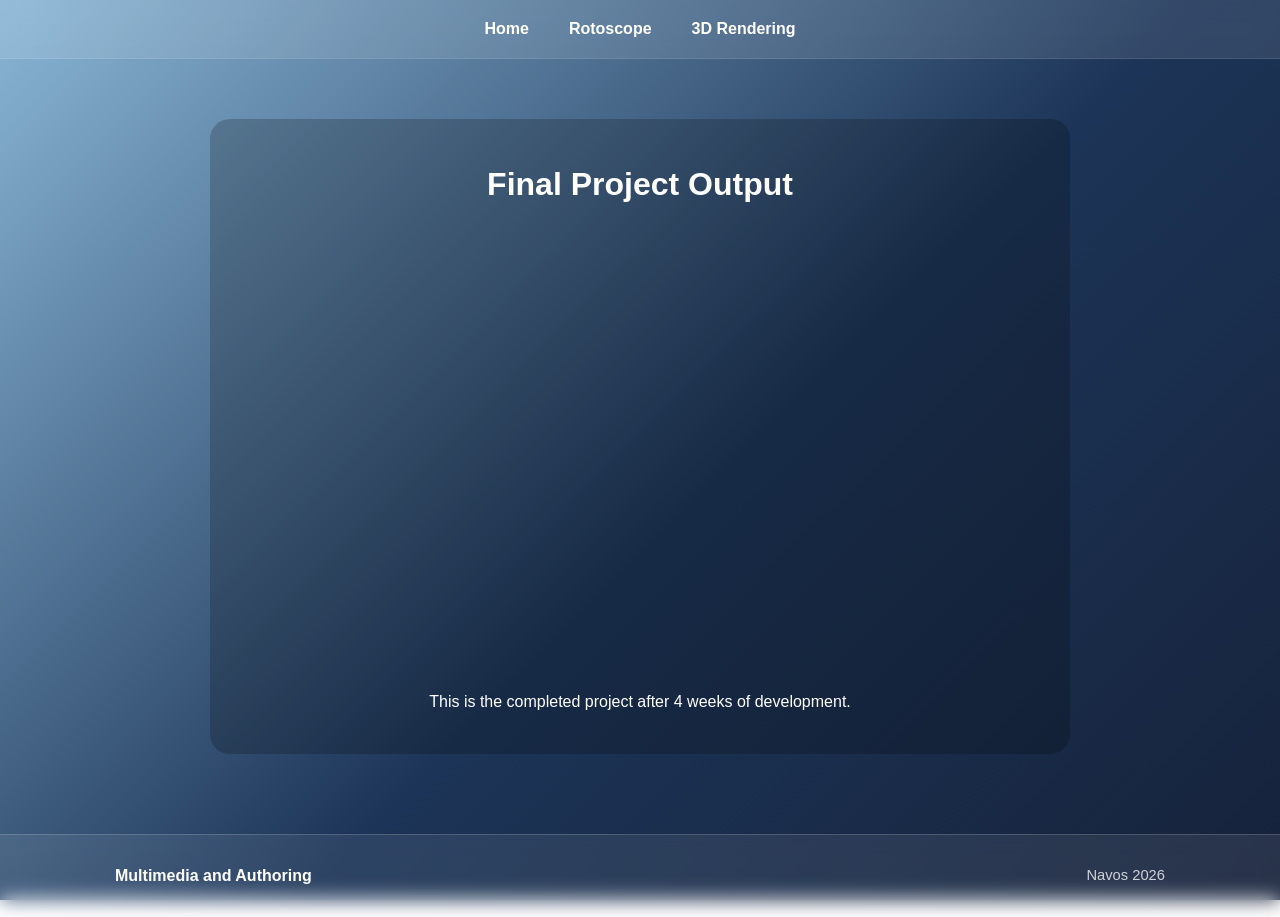
==== rendering-final.html @ 627480c0 "Website yes" ====
<!DOCTYPE html>
<html lang="en">
<head>
    <meta charset="UTF-8">
    <title>Final Output</title>
    <link rel="stylesheet" href="style.css">
</head>
<body>
    <nav class="navbar">
        <ul class="nav-links">
            <li><a href="index.html">Home</a></li>
            <li class="dropdown">
                <a href="#">Rotoscope</a>
                <ul class="submenu">
                    <li><a href="rotoscope-progress.html">Weekly Progress</a></li>
                    <li><a href="rotoscope-final.html">Final Output</a></li>
                </ul>
            </li>
            <li class="dropdown">
                <a href="#">3D Rendering</a>
                <ul class="submenu">
                    <li><a href="rendering-progress.html">Weekly Progress</a></li>
                    <li><a href="rendering-final.html">Final Output</a></li>
                </ul>
            </li>
        </ul>
    </nav>

    <main class="content-container">
        <div class="final-display">
            <h1>Final Project Output</h1>
            <div class="video-container">
                <iframe src="https://www.youtube.com/embed/dQw4w9WgXcQ" frameborder="0" allowfullscreen></iframe>
            </div>
            <p style="margin-top:20px;">This is the completed project after 4 weeks of development.</p>
        </div>
    </main>

    <footer class="site-footer">
        <div class="footer-inner">
            <p class="footer-title">Multimedia and Authoring</p>
            <p class="footer-text">Navos 2026</p>
        </div>
    </footer>
</body>
</html>
---- style.css ----
/* General Reset */
* {
    margin: 0;
    padding: 0;
    box-sizing: border-box;
    font-family: 'Segoe UI', Tahoma, Geneva, Verdana, sans-serif;
}

body {
    background: linear-gradient(135deg, #8ab6d6 0%, #1c3457 55%, #16223a 100%);
    background-attachment: fixed;
    min-height: 100vh;
    color: white;
    line-height: 1.6;
}

/* Navigation */
.navbar {
    background-color: rgba(255, 255, 255, 0.1);
    backdrop-filter: blur(10px);
    padding: 1rem;
    position: sticky;
    top: 0;
    z-index: 1000;
    border-bottom: 1px solid rgba(255, 255, 255, 0.1);
}

.nav-links {
    display: flex;
    list-style: none;
    justify-content: center;
    flex-wrap: wrap;
    gap: 8px 0;
}

.nav-links > li {
    position: relative;
    padding: 0 20px;
}

.nav-links a {
    text-decoration: none;
    color: white;
    font-weight: bold;
    transition: 0.3s;
}

.nav-links a:hover { color: #a2c2e1; }

/* Dropdowns */
.submenu {
    display: none;
    position: absolute;
    top: 100%;
    left: 0;
    background-color: #192f5d;
    list-style: none;
    min-width: 200px;
    border-radius: 4px;
    box-shadow: 0 8px 16px rgba(0,0,0,0.3);
}

.submenu li { padding: 12px; border-bottom: 1px solid rgba(255,255,255,0.05); }
.submenu li a { font-weight: normal; font-size: 0.9rem; }
.dropdown:hover .submenu,
.dropdown:focus-within .submenu {
    display: block;
}

/* Layout Containers */
.content-container {
    max-width: 900px;
    margin: 40px auto;
    padding: 20px;
}

/* Home Page Hero */
.hero-section {
    min-height: 52vh;
    display: flex;
    flex-direction: column;
    justify-content: center;
    align-items: center;
    text-align: center;
    padding: 70px 20px 45px;
}

.hero-section h1 {
    font-size: clamp(2.5rem, 7vw, 5.5rem);
    line-height: 1;
    margin-bottom: 20px;
}

.eyebrow {
    color: #b8d9ea;
    font-size: 0.85rem;
    font-weight: 700;
    letter-spacing: 0.08em;
    margin-bottom: 18px;
    text-transform: uppercase;
}

.hero-copy {
    max-width: 760px;
    color: rgba(255, 255, 255, 0.88);
    font-size: 1.18rem;
}

.home-content {
    max-width: 1050px;
    margin: 0 auto 60px;
    padding: 0 20px;
}

.intro-panel {
    max-width: 850px;
    margin: 0 auto 34px;
    text-align: center;
}

.intro-panel h2 {
    margin-bottom: 14px;
    font-size: 2rem;
}

.intro-panel p {
    color: rgba(255, 255, 255, 0.86);
    margin-bottom: 14px;
}

.project-grid {
    display: grid;
    grid-template-columns: repeat(2, minmax(0, 1fr));
    gap: 22px;
}

.project-card {
    background: rgba(255, 255, 255, 0.12);
    border: 1px solid rgba(255, 255, 255, 0.2);
    border-radius: 8px;
    padding: 26px;
}

.project-card h3 {
    font-size: 1.45rem;
    margin-bottom: 10px;
}

.project-card p {
    color: rgba(255, 255, 255, 0.84);
    margin-bottom: 22px;
}

.card-actions {
    display: flex;
    flex-wrap: wrap;
    gap: 10px;
}

.card-actions a {
    border: 1px solid rgba(255, 255, 255, 0.35);
    border-radius: 4px;
    color: white;
    font-size: 0.9rem;
    font-weight: 700;
    padding: 9px 12px;
    text-decoration: none;
    transition: 0.3s;
}

.card-actions a:hover {
    background: rgba(255, 255, 255, 0.16);
    color: #c7e6f5;
}

/* Progress Cards */
.update-card {
    background: rgba(255, 255, 255, 0.1);
    border: 1px solid rgba(255, 255, 255, 0.2);
    border-radius: 12px;
    padding: 25px;
    margin-bottom: 40px;
}

.update-header {
    display: flex;
    justify-content: space-between;
    align-items: baseline;
    margin-bottom: 15px;
    border-bottom: 1px solid rgba(255, 255, 255, 0.1);
    padding-bottom: 10px;
}

.date { font-size: 0.85rem; color: #a2c2e1; }

/* Final Output Styles */
.final-display {
    background: rgba(0, 0, 0, 0.2);
    padding: 40px;
    border-radius: 20px;
    text-align: center;
}

/* Media Elements */
.video-container {
    position: relative;
    padding-bottom: 56.25%;
    height: 0;
    margin: 20px 0;
}

.video-container iframe {
    position: absolute;
    top: 0;
    left: 0;
    width: 100%;
    height: 100%;
    border-radius: 8px;
}

.media-img {
    width: 100%;
    border-radius: 8px;
    margin: 20px 0;
}

/* Footer */
.site-footer {
    margin-top: 60px;
    padding: 28px 20px;
    background: rgba(255, 255, 255, 0.08);
    border-top: 1px solid rgba(255, 255, 255, 0.16);
    backdrop-filter: blur(10px);
}

.footer-inner {
    display: flex;
    align-items: center;
    justify-content: space-between;
    gap: 24px;
    max-width: 1050px;
    margin: 0 auto;
}

.footer-title {
    color: white;
    font-weight: 700;
}

.footer-text {
    max-width: 620px;
    color: rgba(255, 255, 255, 0.78);
    font-size: 0.92rem;
    text-align: right;
}

@media (max-width: 700px) {
    .nav-links > li {
        padding: 0 10px;
    }

    .submenu {
        left: 50%;
        transform: translateX(-50%);
    }

    .project-grid {
        grid-template-columns: 1fr;
    }

    .update-header {
        align-items: flex-start;
        flex-direction: column;
        gap: 4px;
    }

    .final-display {
        padding: 26px 18px;
    }

    .footer-inner {
        align-items: flex-start;
        flex-direction: column;
        gap: 8px;
    }

    .footer-text {
        text-align: left;
    }
}
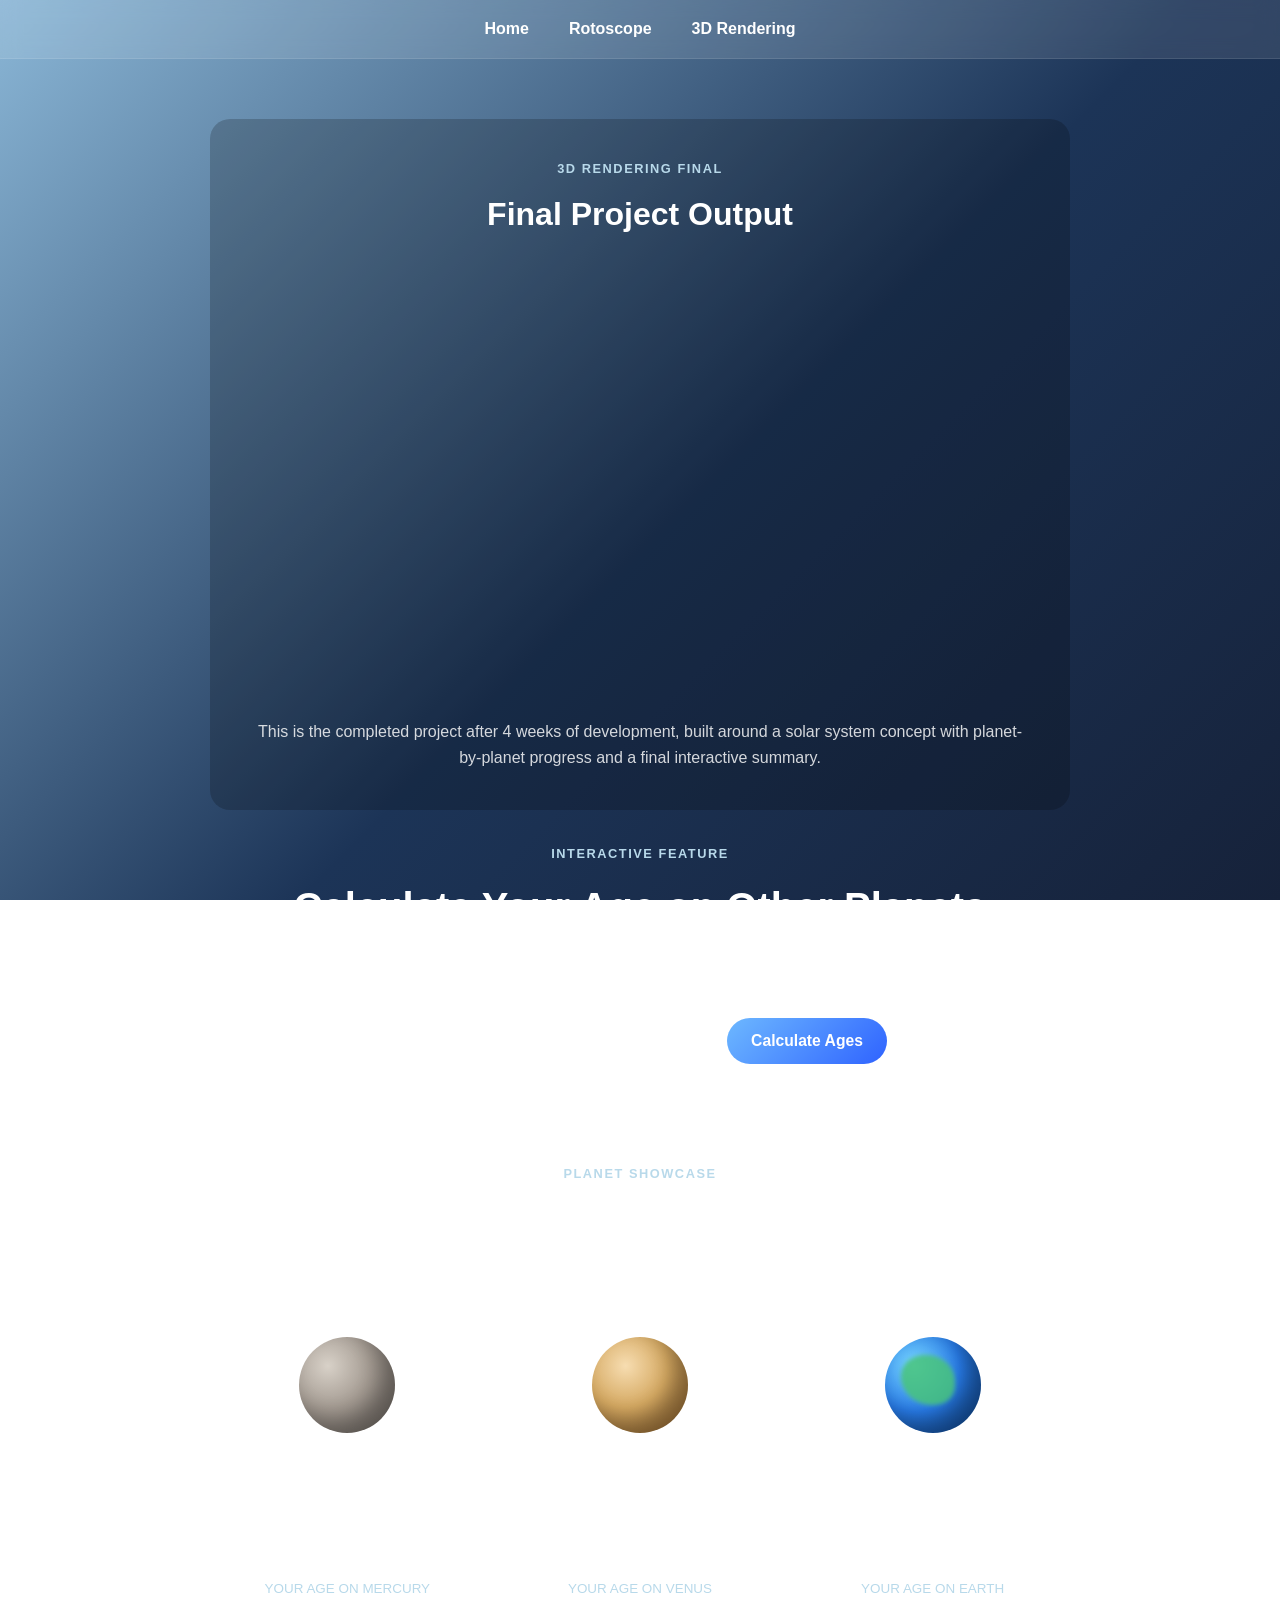
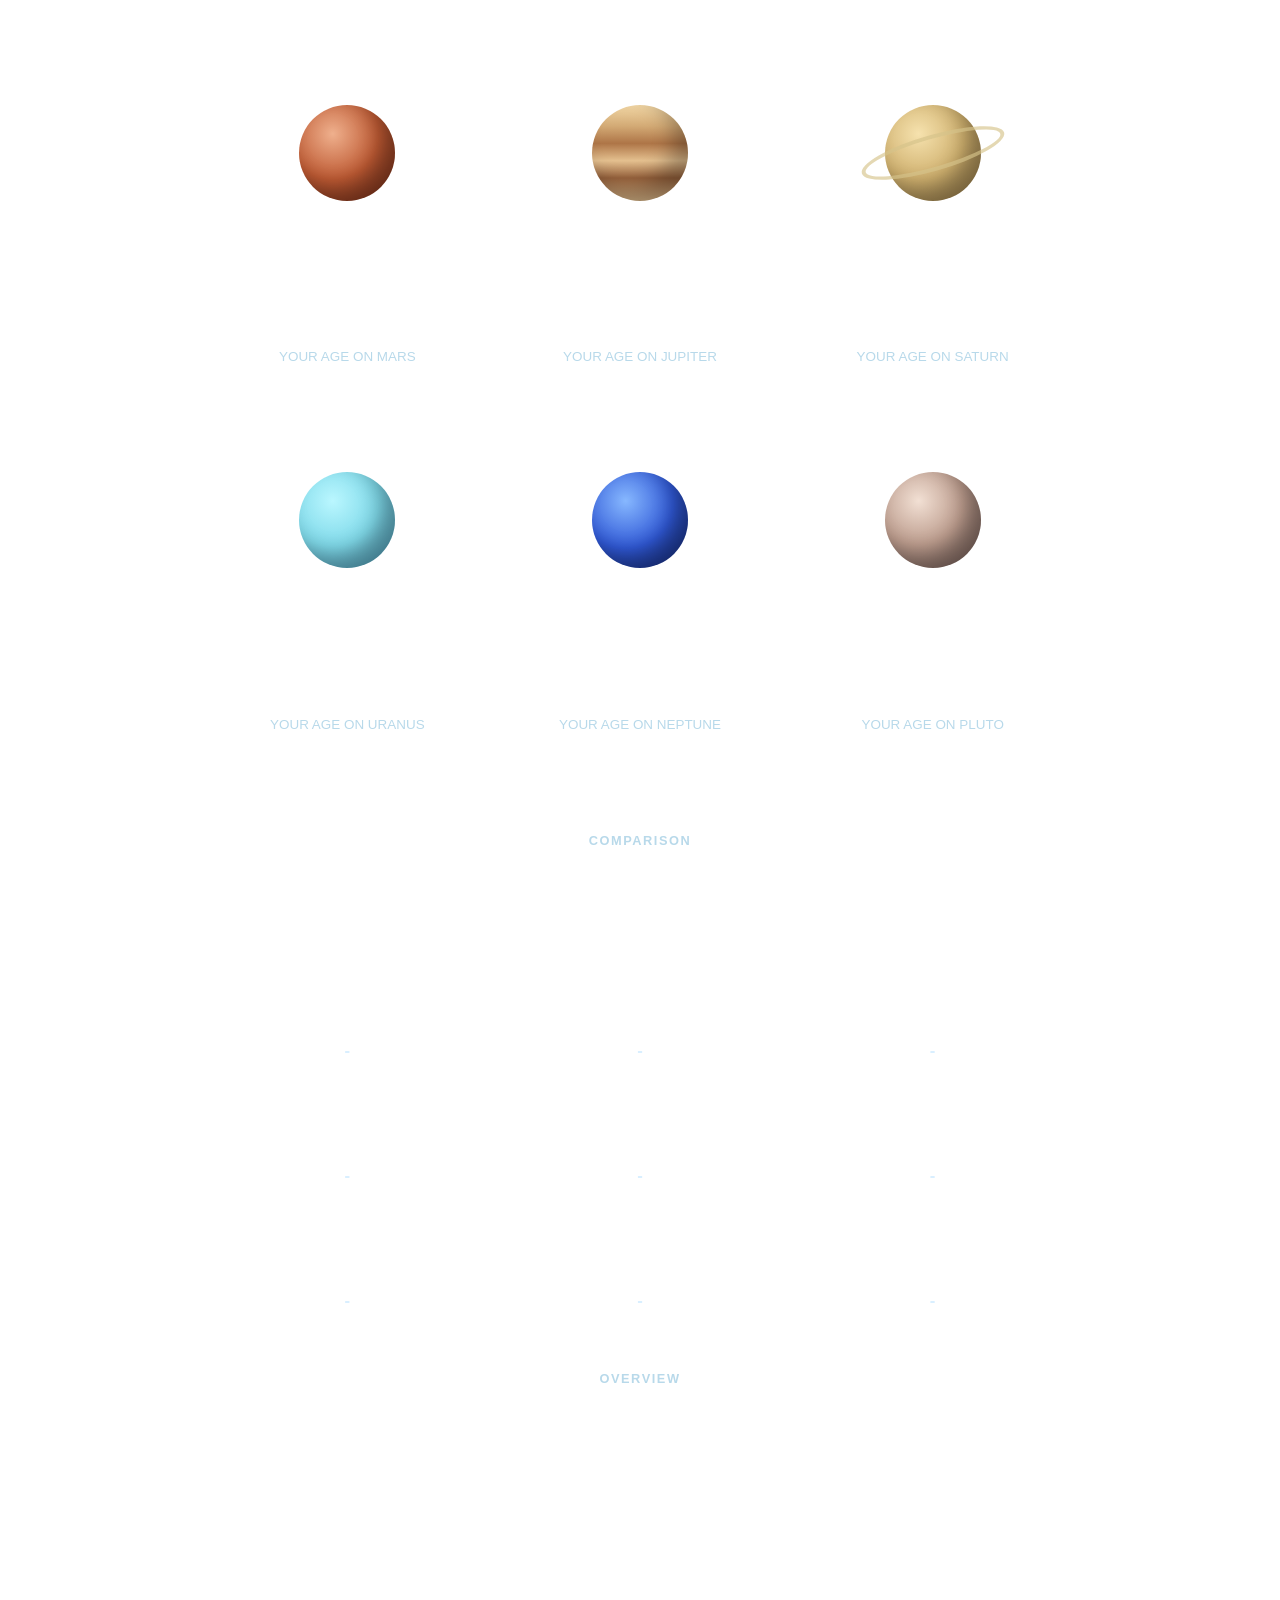
==== commit e90d93cb: "Planetary Ages Calculator" ====
--- a/rendering-final.html
+++ b/rendering-final.html
@@ -28,13 +28,214 @@
 
     <main class="content-container">
         <div class="final-display">
+            <p class="section-kicker">3D Rendering Final</p>
             <h1>Final Project Output</h1>
             <div class="video-container">
                 <iframe src="https://www.youtube.com/embed/dQw4w9WgXcQ" frameborder="0" allowfullscreen></iframe>
             </div>
-            <p style="margin-top:20px;">This is the completed project after 4 weeks of development.</p>
+            <p class="final-intro">This is the completed project after 4 weeks of development, built around a solar system concept with planet-by-planet progress and a final interactive summary.</p>
         </div>
+
+        <section class="planet-calculator-section">
+            <div class="section-heading">
+                <p class="section-kicker">Interactive Feature</p>
+                <h2>Calculate Your Age on Other Planets</h2>
+                <p>Enter your Earth age to compare how many years old you would be across the solar system.</p>
+            </div>
+
+            <div class="age-calculator-panel">
+                <label class="sr-only" for="earthAge">Enter your Earth age</label>
+                <div class="calculator-controls">
+                    <input type="number" id="earthAge" min="0" step="0.1" placeholder="Enter your Earth age">
+                    <button type="button" class="primary-button" onclick="calculatePlanetAges()">Calculate Ages</button>
+                </div>
+                <p class="calculator-note">The values are based on each planet's orbital period relative to Earth.</p>
+            </div>
+        </section>
+
+        <section class="planet-showcase-section">
+            <div class="section-heading">
+                <p class="section-kicker">Planet Showcase</p>
+                <h2>Individual Planet Displays</h2>
+                <p>These cards use simple CSS-built planet circles as placeholders until final rendered thumbnails are ready.</p>
+            </div>
+
+            <div class="planet-grid">
+                <article class="planet-card planet-mercury">
+                    <div class="planet-visual"></div>
+                    <h3>Mercury</h3>
+                    <p>Closest to the Sun, fast-moving, cratered, and extreme.</p>
+                    <div class="planet-age-readout">
+                        <span>Your age on Mercury</span>
+                        <strong id="mercury-age-display">Enter your age above</strong>
+                    </div>
+                </article>
+
+                <article class="planet-card planet-venus">
+                    <div class="planet-visual"></div>
+                    <h3>Venus</h3>
+                    <p>A dense, superheated world wrapped in bright toxic clouds.</p>
+                    <div class="planet-age-readout">
+                        <span>Your age on Venus</span>
+                        <strong id="venus-age-display">Enter your age above</strong>
+                    </div>
+                </article>
+
+                <article class="planet-card planet-earth">
+                    <div class="planet-visual"></div>
+                    <h3>Earth</h3>
+                    <p>Our reference planet, blue, familiar, and full of life.</p>
+                    <div class="planet-age-readout">
+                        <span>Your age on Earth</span>
+                        <strong id="earth-age-display">Enter your age above</strong>
+                    </div>
+                </article>
+
+                <article class="planet-card planet-mars">
+                    <div class="planet-visual"></div>
+                    <h3>Mars</h3>
+                    <p>The red planet, dusty, cold, and shaped by giant canyons.</p>
+                    <div class="planet-age-readout">
+                        <span>Your age on Mars</span>
+                        <strong id="mars-age-display">Enter your age above</strong>
+                    </div>
+                </article>
+
+                <article class="planet-card planet-jupiter">
+                    <div class="planet-visual"></div>
+                    <h3>Jupiter</h3>
+                    <p>The largest planet, striped with storms and powerful winds.</p>
+                    <div class="planet-age-readout">
+                        <span>Your age on Jupiter</span>
+                        <strong id="jupiter-age-display">Enter your age above</strong>
+                    </div>
+                </article>
+
+                <article class="planet-card planet-saturn">
+                    <div class="planet-visual planet-with-ring"></div>
+                    <h3>Saturn</h3>
+                    <p>Famous for its rings and soft golden atmosphere.</p>
+                    <div class="planet-age-readout">
+                        <span>Your age on Saturn</span>
+                        <strong id="saturn-age-display">Enter your age above</strong>
+                    </div>
+                </article>
+
+                <article class="planet-card planet-uranus">
+                    <div class="planet-visual"></div>
+                    <h3>Uranus</h3>
+                    <p>An icy blue-green giant tilted dramatically on its side.</p>
+                    <div class="planet-age-readout">
+                        <span>Your age on Uranus</span>
+                        <strong id="uranus-age-display">Enter your age above</strong>
+                    </div>
+                </article>
+
+                <article class="planet-card planet-neptune">
+                    <div class="planet-visual"></div>
+                    <h3>Neptune</h3>
+                    <p>Dark blue, distant, and home to the strongest winds.</p>
+                    <div class="planet-age-readout">
+                        <span>Your age on Neptune</span>
+                        <strong id="neptune-age-display">Enter your age above</strong>
+                    </div>
+                </article>
+
+                <article class="planet-card planet-pluto">
+                    <div class="planet-visual"></div>
+                    <h3>Pluto</h3>
+                    <p>A small icy dwarf planet at the far edge of the system.</p>
+                    <div class="planet-age-readout">
+                        <span>Your age on Pluto</span>
+                        <strong id="pluto-age-display">Enter your age above</strong>
+                    </div>
+                </article>
+            </div>
+        </section>
+
+        <section class="age-summary-section">
+            <div class="section-heading">
+                <p class="section-kicker">Comparison</p>
+                <h2>Age Summary</h2>
+                <p>A quick grid showing the calculated age for each world.</p>
+            </div>
+
+            <div class="summary-grid">
+                <div class="summary-card"><h3>Mercury</h3><p id="mercury-age">-</p></div>
+                <div class="summary-card"><h3>Venus</h3><p id="venus-age">-</p></div>
+                <div class="summary-card"><h3>Earth</h3><p id="earth-age">-</p></div>
+                <div class="summary-card"><h3>Mars</h3><p id="mars-age">-</p></div>
+                <div class="summary-card"><h3>Jupiter</h3><p id="jupiter-age">-</p></div>
+                <div class="summary-card"><h3>Saturn</h3><p id="saturn-age">-</p></div>
+                <div class="summary-card"><h3>Uranus</h3><p id="uranus-age">-</p></div>
+                <div class="summary-card"><h3>Neptune</h3><p id="neptune-age">-</p></div>
+                <div class="summary-card"><h3>Pluto</h3><p id="pluto-age">-</p></div>
+            </div>
+        </section>
+
+        <section class="solar-stats-section">
+            <div class="section-heading">
+                <p class="section-kicker">Overview</p>
+                <h2>Solar System Statistics</h2>
+            </div>
+
+            <div class="stats-grid">
+                <div class="stat-tile">
+                    <strong>4.6B</strong>
+                    <span>Years Old</span>
+                </div>
+                <div class="stat-tile">
+                    <strong>8</strong>
+                    <span>Planets</span>
+                </div>
+                <div class="stat-tile">
+                    <strong>200+</strong>
+                    <span>Known Moons</span>
+                </div>
+                <div class="stat-tile">
+                    <strong>1M+</strong>
+                    <span>Asteroids</span>
+                </div>
+            </div>
+        </section>
     </main>
+
+    <script>
+        const planetOrbitalPeriods = {
+            mercury: 0.24,
+            venus: 0.62,
+            earth: 1,
+            mars: 1.88,
+            jupiter: 11.86,
+            saturn: 29.46,
+            uranus: 84.01,
+            neptune: 164.8,
+            pluto: 248.6
+        };
+
+        function calculatePlanetAges() {
+            const earthAge = parseFloat(document.getElementById("earthAge").value);
+
+            if (isNaN(earthAge) || earthAge <= 0) {
+                alert("Please enter a valid age as a positive number.");
+                return;
+            }
+
+            for (const planet in planetOrbitalPeriods) {
+                const age = (earthAge / planetOrbitalPeriods[planet]).toFixed(2);
+                const showcaseElement = document.getElementById(`${planet}-age-display`);
+                const summaryElement = document.getElementById(`${planet}-age`);
+
+                if (showcaseElement) {
+                    showcaseElement.textContent = `${age} years old`;
+                }
+
+                if (summaryElement) {
+                    summaryElement.textContent = `${age} years old`;
+                }
+            }
+        }
+    </script>
 
     <footer class="site-footer">
         <div class="footer-inner">
@@ -43,4 +244,4 @@
         </div>
     </footer>
 </body>
-</html>+</html>
--- a/style.css
+++ b/style.css
@@ -201,6 +201,264 @@
     text-align: center;
 }
 
+.section-kicker {
+    color: #b8d9ea;
+    font-size: 0.8rem;
+    font-weight: 700;
+    letter-spacing: 0.12em;
+    margin-bottom: 10px;
+    text-transform: uppercase;
+}
+
+.final-intro {
+    margin-top: 20px;
+    color: rgba(255, 255, 255, 0.82);
+}
+
+.planet-calculator-section,
+.planet-showcase-section,
+.age-summary-section,
+.solar-stats-section {
+    margin-top: 34px;
+}
+
+.section-heading {
+    margin-bottom: 20px;
+    text-align: center;
+}
+
+.section-heading h2 {
+    font-size: clamp(1.8rem, 3.5vw, 2.5rem);
+    margin-bottom: 8px;
+}
+
+.section-heading p:last-child {
+    color: rgba(255, 255, 255, 0.82);
+}
+
+.age-calculator-panel,
+.summary-card,
+.planet-card,
+.stat-tile {
+    background: rgba(255, 255, 255, 0.1);
+    border: 1px solid rgba(255, 255, 255, 0.16);
+    border-radius: 18px;
+    backdrop-filter: blur(10px);
+}
+
+.age-calculator-panel {
+    padding: 24px;
+}
+
+.calculator-controls {
+    display: flex;
+    align-items: center;
+    justify-content: center;
+    gap: 14px;
+    flex-wrap: wrap;
+}
+
+.calculator-controls input {
+    width: min(320px, 100%);
+    padding: 14px 16px;
+    border-radius: 999px;
+    border: 1px solid rgba(255, 255, 255, 0.28);
+    background: rgba(255, 255, 255, 0.12);
+    color: white;
+    font-size: 1rem;
+    text-align: center;
+}
+
+.calculator-controls input::placeholder {
+    color: rgba(255, 255, 255, 0.55);
+}
+
+.primary-button {
+    border: 0;
+    border-radius: 999px;
+    background: linear-gradient(135deg, #6db8ff 0%, #2f63ff 100%);
+    color: white;
+    cursor: pointer;
+    font-size: 0.98rem;
+    font-weight: 700;
+    padding: 14px 24px;
+    transition: transform 0.2s ease, box-shadow 0.2s ease;
+}
+
+.primary-button:hover {
+    box-shadow: 0 12px 28px rgba(38, 98, 255, 0.28);
+    transform: translateY(-1px);
+}
+
+.calculator-note {
+    color: rgba(255, 255, 255, 0.72);
+    margin-top: 14px;
+    text-align: center;
+}
+
+.planet-grid,
+.summary-grid,
+.stats-grid {
+    display: grid;
+    gap: 18px;
+}
+
+.planet-grid {
+    grid-template-columns: repeat(3, minmax(0, 1fr));
+}
+
+.summary-grid {
+    grid-template-columns: repeat(3, minmax(0, 1fr));
+}
+
+.stats-grid {
+    grid-template-columns: repeat(4, minmax(0, 1fr));
+}
+
+.planet-card {
+    overflow: hidden;
+    padding: 24px 20px;
+    position: relative;
+    text-align: center;
+}
+
+.planet-card h3 {
+    font-size: 1.4rem;
+    margin-bottom: 8px;
+}
+
+.planet-card p {
+    color: rgba(255, 255, 255, 0.8);
+    font-size: 0.95rem;
+}
+
+.planet-visual {
+    width: 96px;
+    height: 96px;
+    border-radius: 50%;
+    margin: 0 auto 18px;
+    position: relative;
+    box-shadow: inset -14px -14px 20px rgba(0, 0, 0, 0.28), 0 0 30px rgba(255, 255, 255, 0.08);
+}
+
+.planet-with-ring::before {
+    content: "";
+    position: absolute;
+    top: 50%;
+    left: 50%;
+    width: 140px;
+    height: 28px;
+    border: 4px solid rgba(214, 196, 138, 0.65);
+    border-radius: 50%;
+    transform: translate(-50%, -50%) rotate(-16deg);
+}
+
+.planet-age-readout {
+    margin-top: 18px;
+    padding-top: 16px;
+    border-top: 1px solid rgba(255, 255, 255, 0.12);
+}
+
+.planet-age-readout span {
+    display: block;
+    color: #b8d9ea;
+    font-size: 0.84rem;
+    margin-bottom: 6px;
+    text-transform: uppercase;
+}
+
+.planet-age-readout strong {
+    display: block;
+    font-size: 1.2rem;
+}
+
+.summary-card {
+    padding: 20px 16px;
+    text-align: center;
+}
+
+.summary-card h3 {
+    margin-bottom: 8px;
+}
+
+.summary-card p {
+    color: #d9efff;
+    font-size: 1.05rem;
+    font-weight: 700;
+}
+
+.stat-tile {
+    padding: 24px 16px;
+    text-align: center;
+}
+
+.stat-tile strong {
+    display: block;
+    font-size: 2rem;
+    margin-bottom: 4px;
+}
+
+.stat-tile span {
+    color: rgba(255, 255, 255, 0.76);
+}
+
+.planet-mercury .planet-visual {
+    background: radial-gradient(circle at 30% 30%, #d8d1c8 0%, #a49b92 45%, #6a635e 100%);
+}
+
+.planet-venus .planet-visual {
+    background: radial-gradient(circle at 35% 30%, #f7ddb1 0%, #d5a962 45%, #8b5c26 100%);
+}
+
+.planet-earth .planet-visual {
+    background: radial-gradient(circle at 30% 30%, #78d7ff 0%, #287be7 48%, #0b3f81 100%);
+}
+
+.planet-earth .planet-visual::after {
+    content: "";
+    position: absolute;
+    inset: 18px 26px 28px 16px;
+    background: rgba(72, 196, 123, 0.85);
+    border-radius: 45% 55% 40% 60%;
+    filter: blur(2px);
+}
+
+.planet-mars .planet-visual {
+    background: radial-gradient(circle at 35% 30%, #efb08d 0%, #be5a33 50%, #6f2915 100%);
+}
+
+.planet-jupiter .planet-visual {
+    background: linear-gradient(180deg, #f2d7a5 0%, #d3aa75 22%, #ae7547 40%, #e4c08f 58%, #9a643d 76%, #ddb98a 100%);
+}
+
+.planet-saturn .planet-visual {
+    background: radial-gradient(circle at 35% 30%, #f6e2ae 0%, #cfb06e 50%, #8d7243 100%);
+}
+
+.planet-uranus .planet-visual {
+    background: radial-gradient(circle at 35% 30%, #baf7ff 0%, #7fd9e9 50%, #4691af 100%);
+}
+
+.planet-neptune .planet-visual {
+    background: radial-gradient(circle at 35% 30%, #87b8ff 0%, #3059d7 52%, #12256e 100%);
+}
+
+.planet-pluto .planet-visual {
+    background: radial-gradient(circle at 35% 30%, #f2e0d4 0%, #bc9c8d 48%, #69534f 100%);
+}
+
+.sr-only {
+    width: 1px;
+    height: 1px;
+    padding: 0;
+    margin: -1px;
+    overflow: hidden;
+    position: absolute;
+    clip: rect(0, 0, 0, 0);
+    white-space: nowrap;
+    border: 0;
+}
+
 /* Media Elements */
 .video-container {
     position: relative;
@@ -278,6 +536,21 @@
         padding: 26px 18px;
     }
 
+    .calculator-controls {
+        flex-direction: column;
+    }
+
+    .calculator-controls input,
+    .primary-button {
+        width: 100%;
+    }
+
+    .planet-grid,
+    .summary-grid,
+    .stats-grid {
+        grid-template-columns: 1fr;
+    }
+
     .footer-inner {
         align-items: flex-start;
         flex-direction: column;
@@ -287,4 +560,4 @@
     .footer-text {
         text-align: left;
     }
-}+}
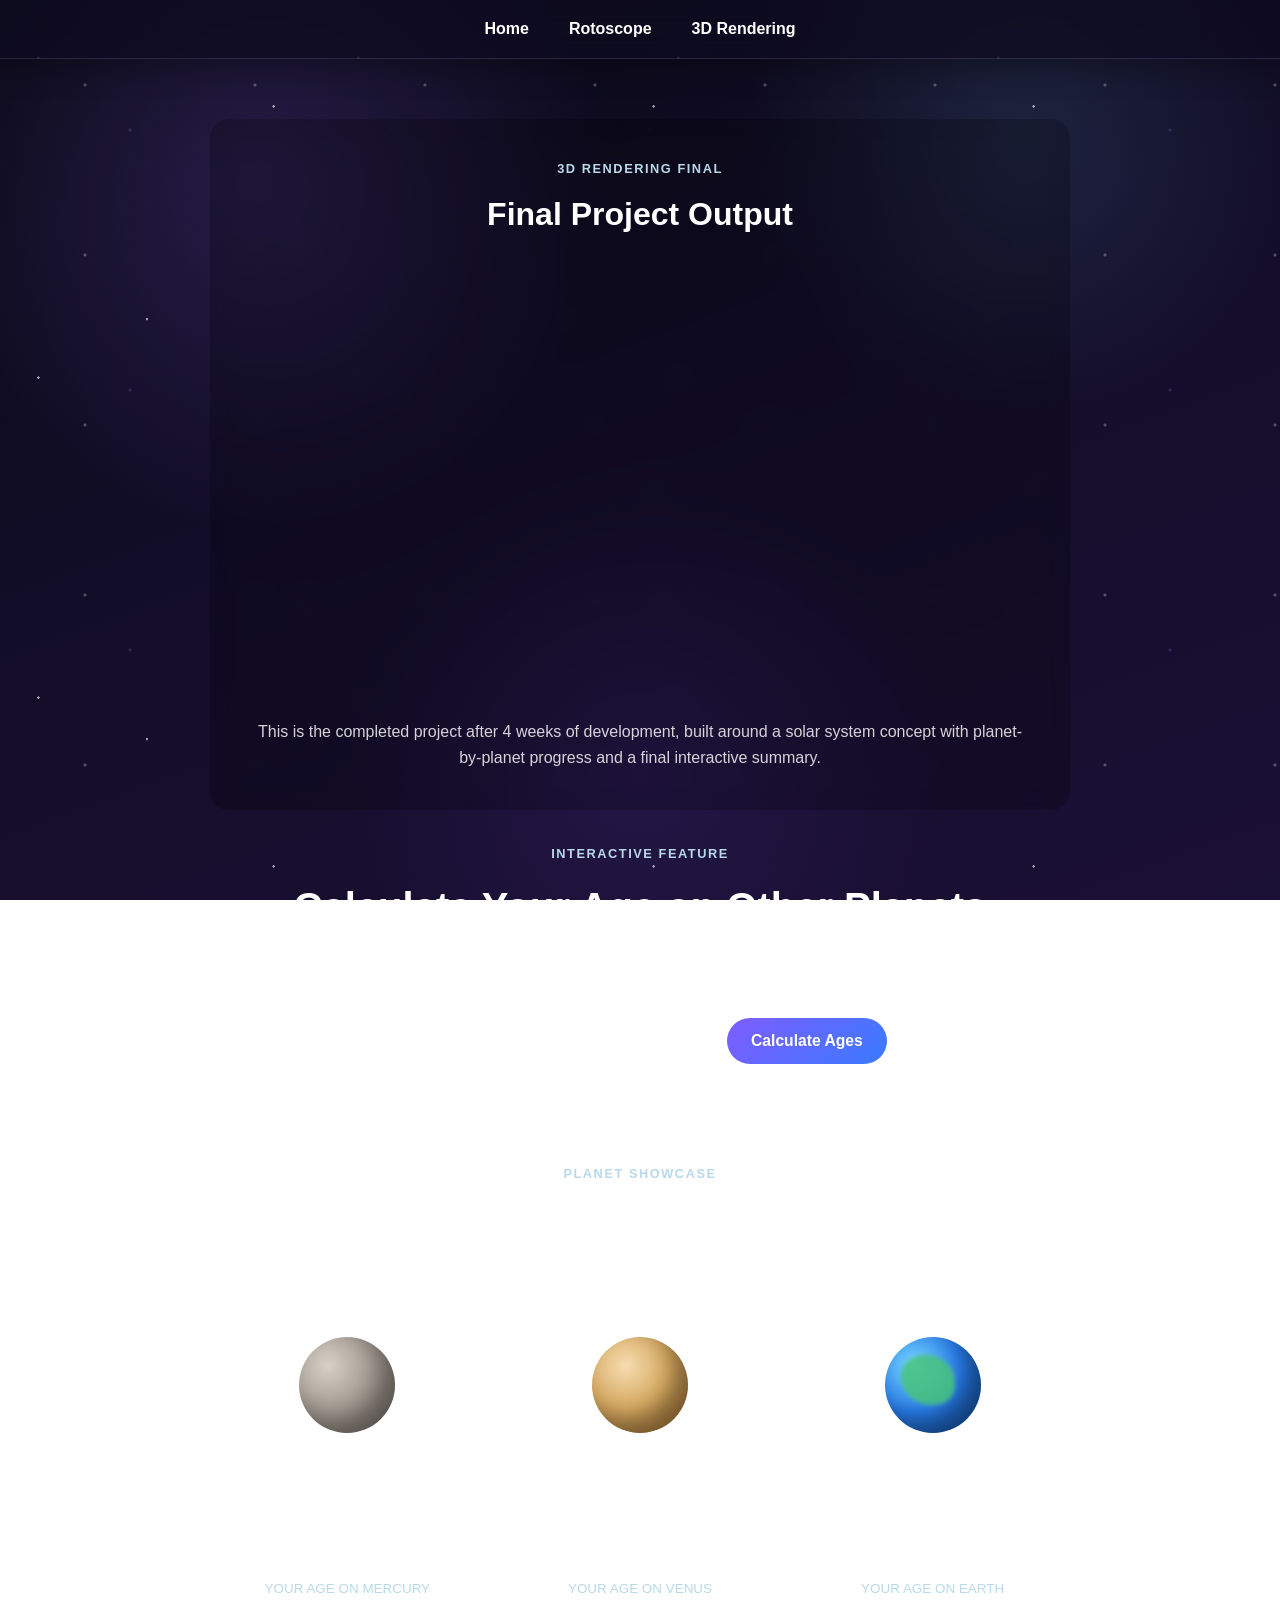
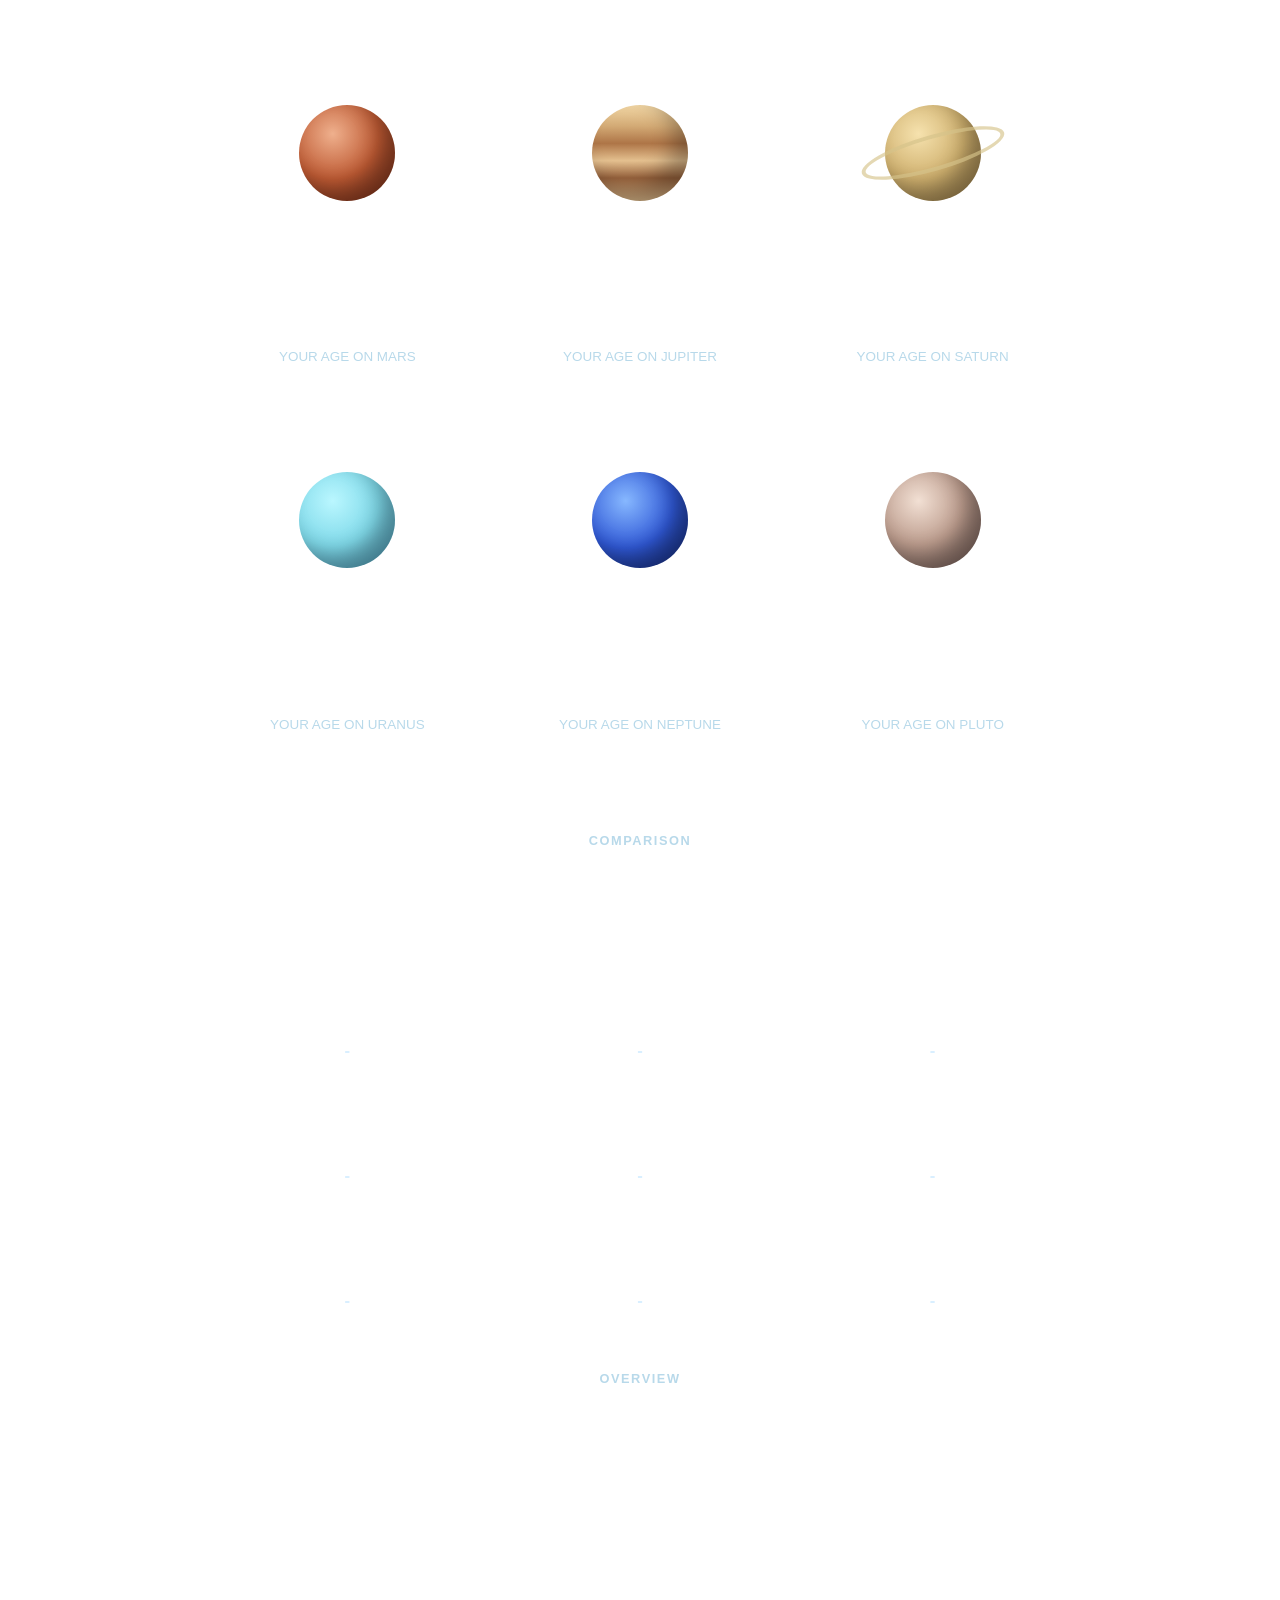
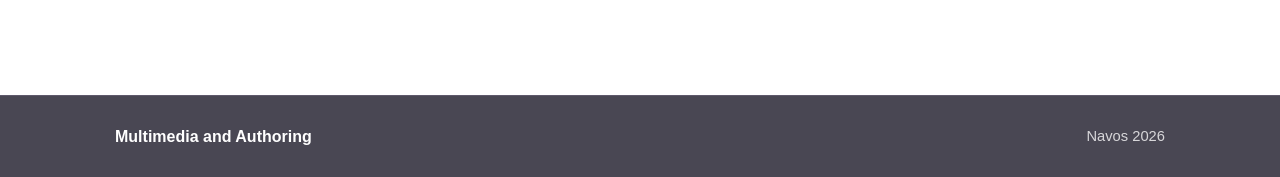
==== commit be5ec44b: "Test2" ====
--- a/rendering-final.html
+++ b/rendering-final.html
@@ -10,10 +10,9 @@
         <ul class="nav-links">
             <li><a href="index.html">Home</a></li>
             <li class="dropdown">
-                <a href="#">Rotoscope</a>
+                <a href="rotoscope-progress.html">Rotoscope</a>
                 <ul class="submenu">
-                    <li><a href="rotoscope-progress.html">Weekly Progress</a></li>
-                    <li><a href="rotoscope-final.html">Final Output</a></li>
+                    <li><a href="rotoscope-progress.html">Project Page</a></li>
                 </ul>
             </li>
             <li class="dropdown">
--- a/style.css
+++ b/style.css
@@ -6,23 +6,64 @@
     font-family: 'Segoe UI', Tahoma, Geneva, Verdana, sans-serif;
 }
 
+html {
+    scroll-behavior: smooth;
+}
+
 body {
-    background: linear-gradient(135deg, #8ab6d6 0%, #1c3457 55%, #16223a 100%);
+    background:
+        radial-gradient(circle at 20% 20%, rgba(146, 104, 255, 0.18), transparent 28%),
+        radial-gradient(circle at 80% 15%, rgba(120, 200, 255, 0.12), transparent 22%),
+        radial-gradient(circle at 50% 85%, rgba(94, 55, 180, 0.18), transparent 30%),
+        linear-gradient(160deg, #090914 0%, #120d28 45%, #1b1035 100%);
     background-attachment: fixed;
     min-height: 100vh;
     color: white;
     line-height: 1.6;
+    overflow-x: hidden;
+    position: relative;
+}
+
+body::before,
+body::after {
+    content: "";
+    position: fixed;
+    inset: 0;
+    pointer-events: none;
+    z-index: 0;
+}
+
+body::before {
+    background-image:
+        radial-gradient(circle at 12% 18%, rgba(255, 255, 255, 0.95) 0 1px, transparent 1.5px),
+        radial-gradient(circle at 72% 28%, rgba(255, 255, 255, 0.9) 0 1px, transparent 1.5px),
+        radial-gradient(circle at 35% 76%, rgba(255, 255, 255, 0.88) 0 1px, transparent 1.5px),
+        radial-gradient(circle at 84% 68%, rgba(255, 255, 255, 0.9) 0 1px, transparent 1.5px),
+        radial-gradient(circle at 58% 48%, rgba(201, 173, 255, 0.7) 0 1px, transparent 1.5px);
+    background-size: 320px 320px, 380px 380px, 420px 420px, 360px 360px, 500px 500px;
+    animation: starDrift 60s linear infinite;
+    opacity: 0.65;
+}
+
+body::after {
+    background:
+        radial-gradient(circle, rgba(255, 255, 255, 0.55) 0 1px, transparent 2px),
+        radial-gradient(circle, rgba(156, 124, 255, 0.45) 0 1px, transparent 2px);
+    background-size: 170px 170px, 260px 260px;
+    animation: starTwinkle 4.5s ease-in-out infinite alternate;
+    opacity: 0.5;
 }
 
 /* Navigation */
 .navbar {
-    background-color: rgba(255, 255, 255, 0.1);
-    backdrop-filter: blur(10px);
+    background-color: rgba(14, 12, 32, 0.72);
+    backdrop-filter: blur(14px);
     padding: 1rem;
     position: sticky;
     top: 0;
     z-index: 1000;
-    border-bottom: 1px solid rgba(255, 255, 255, 0.1);
+    border-bottom: 1px solid rgba(198, 171, 255, 0.16);
+    box-shadow: 0 8px 30px rgba(0, 0, 0, 0.28);
 }
 
 .nav-links {
@@ -42,10 +83,14 @@
     text-decoration: none;
     color: white;
     font-weight: bold;
-    transition: 0.3s;
-}
-
-.nav-links a:hover { color: #a2c2e1; }
+    transition: transform 0.25s ease, color 0.25s ease, opacity 0.25s ease;
+    display: inline-block;
+}
+
+.nav-links a:hover {
+    color: #d8c2ff;
+    transform: translateY(-2px);
+}
 
 /* Dropdowns */
 .submenu {
@@ -53,11 +98,12 @@
     position: absolute;
     top: 100%;
     left: 0;
-    background-color: #192f5d;
+    background-color: rgba(18, 15, 45, 0.96);
     list-style: none;
     min-width: 200px;
     border-radius: 4px;
-    box-shadow: 0 8px 16px rgba(0,0,0,0.3);
+    box-shadow: 0 12px 24px rgba(0,0,0,0.38);
+    border: 1px solid rgba(216, 194, 255, 0.12);
 }
 
 .submenu li { padding: 12px; border-bottom: 1px solid rgba(255,255,255,0.05); }
@@ -72,6 +118,8 @@
     max-width: 900px;
     margin: 40px auto;
     padding: 20px;
+    position: relative;
+    z-index: 1;
 }
 
 /* Home Page Hero */
@@ -89,6 +137,7 @@
     font-size: clamp(2.5rem, 7vw, 5.5rem);
     line-height: 1;
     margin-bottom: 20px;
+    animation: floatIn 0.9s ease both;
 }
 
 .eyebrow {
@@ -104,6 +153,7 @@
     max-width: 760px;
     color: rgba(255, 255, 255, 0.88);
     font-size: 1.18rem;
+    animation: floatIn 1s ease 0.1s both;
 }
 
 .home-content {
@@ -116,6 +166,7 @@
     max-width: 850px;
     margin: 0 auto 34px;
     text-align: center;
+    animation: floatIn 1s ease 0.15s both;
 }
 
 .intro-panel h2 {
@@ -135,10 +186,21 @@
 }
 
 .project-card {
-    background: rgba(255, 255, 255, 0.12);
-    border: 1px solid rgba(255, 255, 255, 0.2);
+    background: linear-gradient(180deg, rgba(255, 255, 255, 0.11), rgba(255, 255, 255, 0.07));
+    border: 1px solid rgba(216, 194, 255, 0.18);
     border-radius: 8px;
     padding: 26px;
+    backdrop-filter: blur(12px);
+    box-shadow: 0 12px 28px rgba(0, 0, 0, 0.2);
+    transition: transform 0.25s ease, box-shadow 0.25s ease;
+}
+
+.project-card:hover,
+.update-card:hover,
+.final-display:hover,
+.feature-panel:hover {
+    transform: translateY(-4px);
+    box-shadow: 0 18px 34px rgba(0, 0, 0, 0.28);
 }
 
 .project-card h3 {
@@ -158,28 +220,33 @@
 }
 
 .card-actions a {
-    border: 1px solid rgba(255, 255, 255, 0.35);
-    border-radius: 4px;
+    border: 1px solid rgba(216, 194, 255, 0.34);
+    border-radius: 999px;
     color: white;
     font-size: 0.9rem;
     font-weight: 700;
     padding: 9px 12px;
     text-decoration: none;
-    transition: 0.3s;
+    transition: transform 0.25s ease, background 0.25s ease, box-shadow 0.25s ease;
+    animation: popIn 0.65s ease both;
 }
 
 .card-actions a:hover {
-    background: rgba(255, 255, 255, 0.16);
-    color: #c7e6f5;
+    background: rgba(216, 194, 255, 0.16);
+    color: #f4ebff;
+    transform: translateY(-2px) scale(1.03);
+    box-shadow: 0 10px 22px rgba(121, 82, 255, 0.18);
 }
 
 /* Progress Cards */
 .update-card {
-    background: rgba(255, 255, 255, 0.1);
-    border: 1px solid rgba(255, 255, 255, 0.2);
+    background: linear-gradient(180deg, rgba(255, 255, 255, 0.1), rgba(255, 255, 255, 0.06));
+    border: 1px solid rgba(216, 194, 255, 0.16);
     border-radius: 12px;
     padding: 25px;
     margin-bottom: 40px;
+    backdrop-filter: blur(10px);
+    box-shadow: 0 12px 26px rgba(0, 0, 0, 0.2);
 }
 
 .update-header {
@@ -193,12 +260,112 @@
 
 .date { font-size: 0.85rem; color: #a2c2e1; }
 
+.feature-panel {
+    background: linear-gradient(180deg, rgba(255, 255, 255, 0.11), rgba(255, 255, 255, 0.06));
+    border: 1px solid rgba(216, 194, 255, 0.18);
+    border-radius: 20px;
+    padding: 28px;
+    backdrop-filter: blur(12px);
+    box-shadow: 0 14px 32px rgba(0, 0, 0, 0.24);
+}
+
+.feature-grid {
+    display: grid;
+    grid-template-columns: minmax(0, 1.35fr) minmax(280px, 0.85fr);
+    gap: 22px;
+    align-items: start;
+}
+
+.project-section,
+.progress-section {
+    margin-top: 34px;
+}
+
+.section-label {
+    color: #d8c2ff;
+    font-size: 0.82rem;
+    font-weight: 800;
+    letter-spacing: 0.14em;
+    margin-bottom: 8px;
+    text-transform: uppercase;
+}
+
+.section-title {
+    font-size: clamp(1.8rem, 3.5vw, 2.6rem);
+    margin-bottom: 10px;
+}
+
+.section-copy {
+    color: rgba(255, 255, 255, 0.82);
+}
+
+.main-video-wrap {
+    margin-top: 22px;
+}
+
+.main-video-wrap .video-container {
+    margin: 0;
+}
+
+.detail-list {
+    display: grid;
+    gap: 12px;
+}
+
+.detail-item {
+    padding: 14px 16px;
+    border-radius: 14px;
+    background: rgba(255, 255, 255, 0.08);
+    border: 1px solid rgba(216, 194, 255, 0.12);
+}
+
+.detail-item strong {
+    display: block;
+    margin-bottom: 4px;
+    color: #f1e7ff;
+}
+
+.week-grid {
+    display: grid;
+    grid-template-columns: repeat(3, minmax(0, 1fr));
+    gap: 18px;
+}
+
+.week-card {
+    background: rgba(255, 255, 255, 0.08);
+    border: 1px solid rgba(216, 194, 255, 0.14);
+    border-radius: 16px;
+    padding: 16px;
+    backdrop-filter: blur(10px);
+    box-shadow: 0 10px 22px rgba(0, 0, 0, 0.18);
+    transition: transform 0.25s ease, border-color 0.25s ease;
+}
+
+.week-card:hover {
+    transform: translateY(-4px) scale(1.01);
+    border-color: rgba(216, 194, 255, 0.3);
+}
+
+.week-card h3 {
+    margin-bottom: 10px;
+    font-size: 1.05rem;
+}
+
+.week-card .video-container {
+    margin: 0;
+}
+
+.page-spacer {
+    height: 18px;
+}
+
 /* Final Output Styles */
 .final-display {
     background: rgba(0, 0, 0, 0.2);
     padding: 40px;
     border-radius: 20px;
     text-align: center;
+    backdrop-filter: blur(10px);
 }
 
 .section-kicker {
@@ -276,18 +443,19 @@
 .primary-button {
     border: 0;
     border-radius: 999px;
-    background: linear-gradient(135deg, #6db8ff 0%, #2f63ff 100%);
+    background: linear-gradient(135deg, #7e5cff 0%, #3a7bff 100%);
     color: white;
     cursor: pointer;
     font-size: 0.98rem;
     font-weight: 700;
     padding: 14px 24px;
     transition: transform 0.2s ease, box-shadow 0.2s ease;
+    animation: popIn 0.7s ease both;
 }
 
 .primary-button:hover {
-    box-shadow: 0 12px 28px rgba(38, 98, 255, 0.28);
-    transform: translateY(-1px);
+    box-shadow: 0 14px 30px rgba(108, 94, 255, 0.34);
+    transform: translateY(-2px) scale(1.02);
 }
 
 .calculator-note {
@@ -486,9 +654,11 @@
 .site-footer {
     margin-top: 60px;
     padding: 28px 20px;
-    background: rgba(255, 255, 255, 0.08);
-    border-top: 1px solid rgba(255, 255, 255, 0.16);
-    backdrop-filter: blur(10px);
+    background: rgba(12, 10, 26, 0.75);
+    border-top: 1px solid rgba(216, 194, 255, 0.14);
+    backdrop-filter: blur(12px);
+    position: relative;
+    z-index: 1;
 }
 
 .footer-inner {
@@ -526,6 +696,11 @@
         grid-template-columns: 1fr;
     }
 
+    .feature-grid,
+    .week-grid {
+        grid-template-columns: 1fr;
+    }
+
     .update-header {
         align-items: flex-start;
         flex-direction: column;
@@ -561,3 +736,43 @@
         text-align: left;
     }
 }
+
+@keyframes floatIn {
+    from {
+        opacity: 0;
+        transform: translateY(18px);
+    }
+    to {
+        opacity: 1;
+        transform: translateY(0);
+    }
+}
+
+@keyframes popIn {
+    0% {
+        opacity: 0;
+        transform: scale(0.88) translateY(10px);
+    }
+    100% {
+        opacity: 1;
+        transform: scale(1) translateY(0);
+    }
+}
+
+@keyframes starDrift {
+    from {
+        transform: translate3d(0, 0, 0);
+    }
+    to {
+        transform: translate3d(-40px, 24px, 0);
+    }
+}
+
+@keyframes starTwinkle {
+    from {
+        opacity: 0.35;
+    }
+    to {
+        opacity: 0.8;
+    }
+}
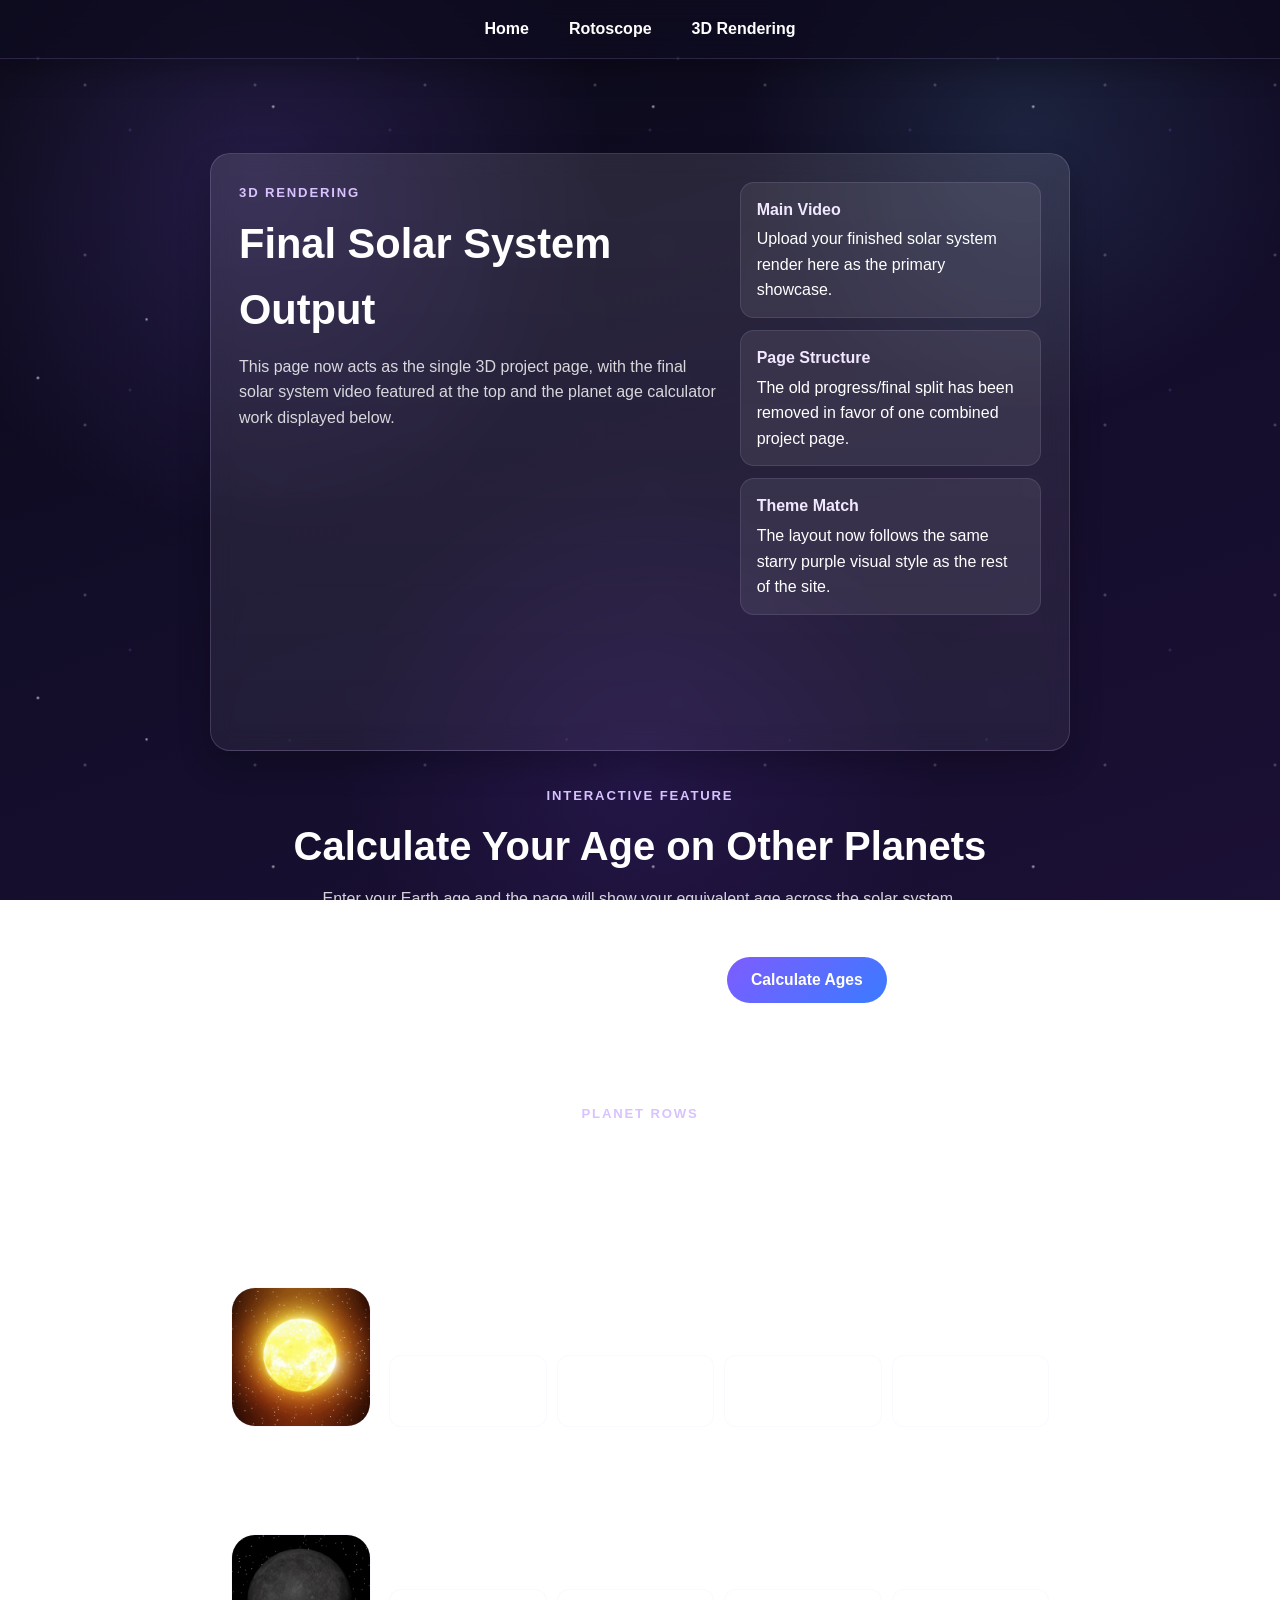
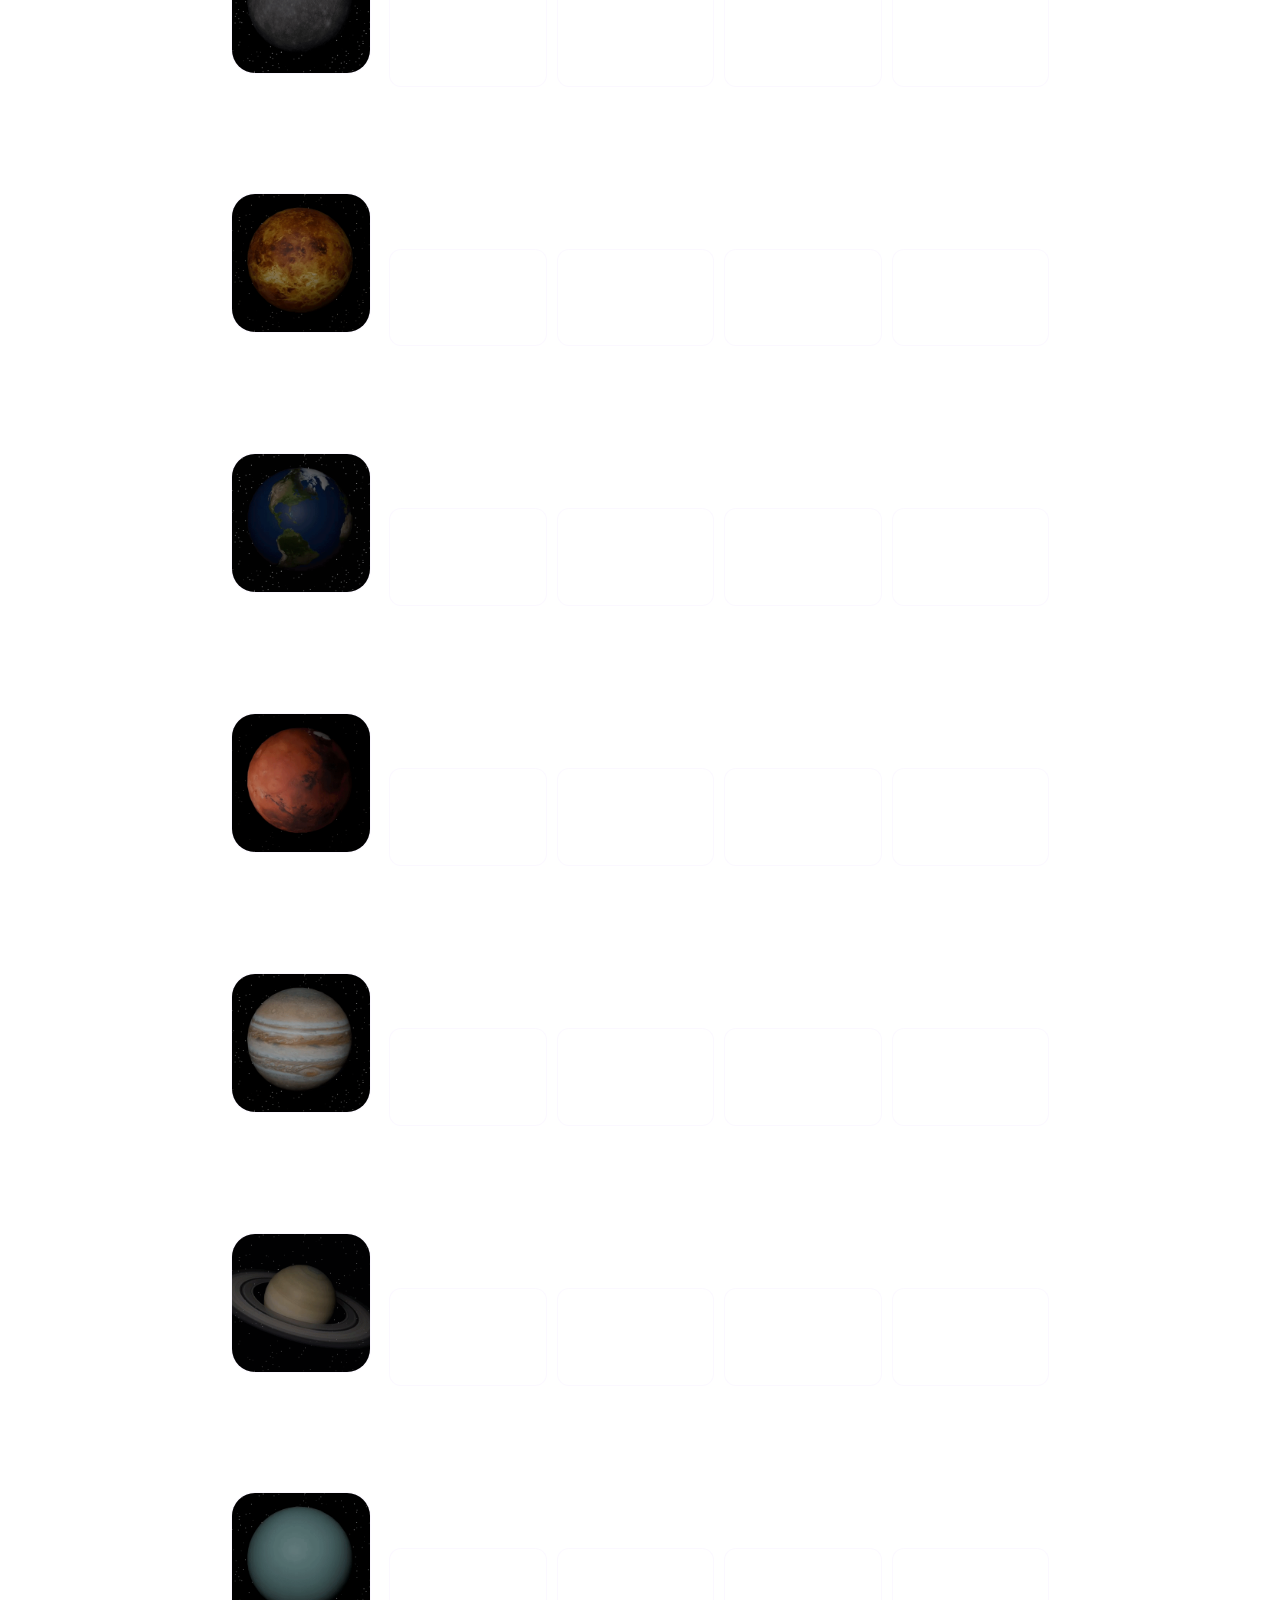
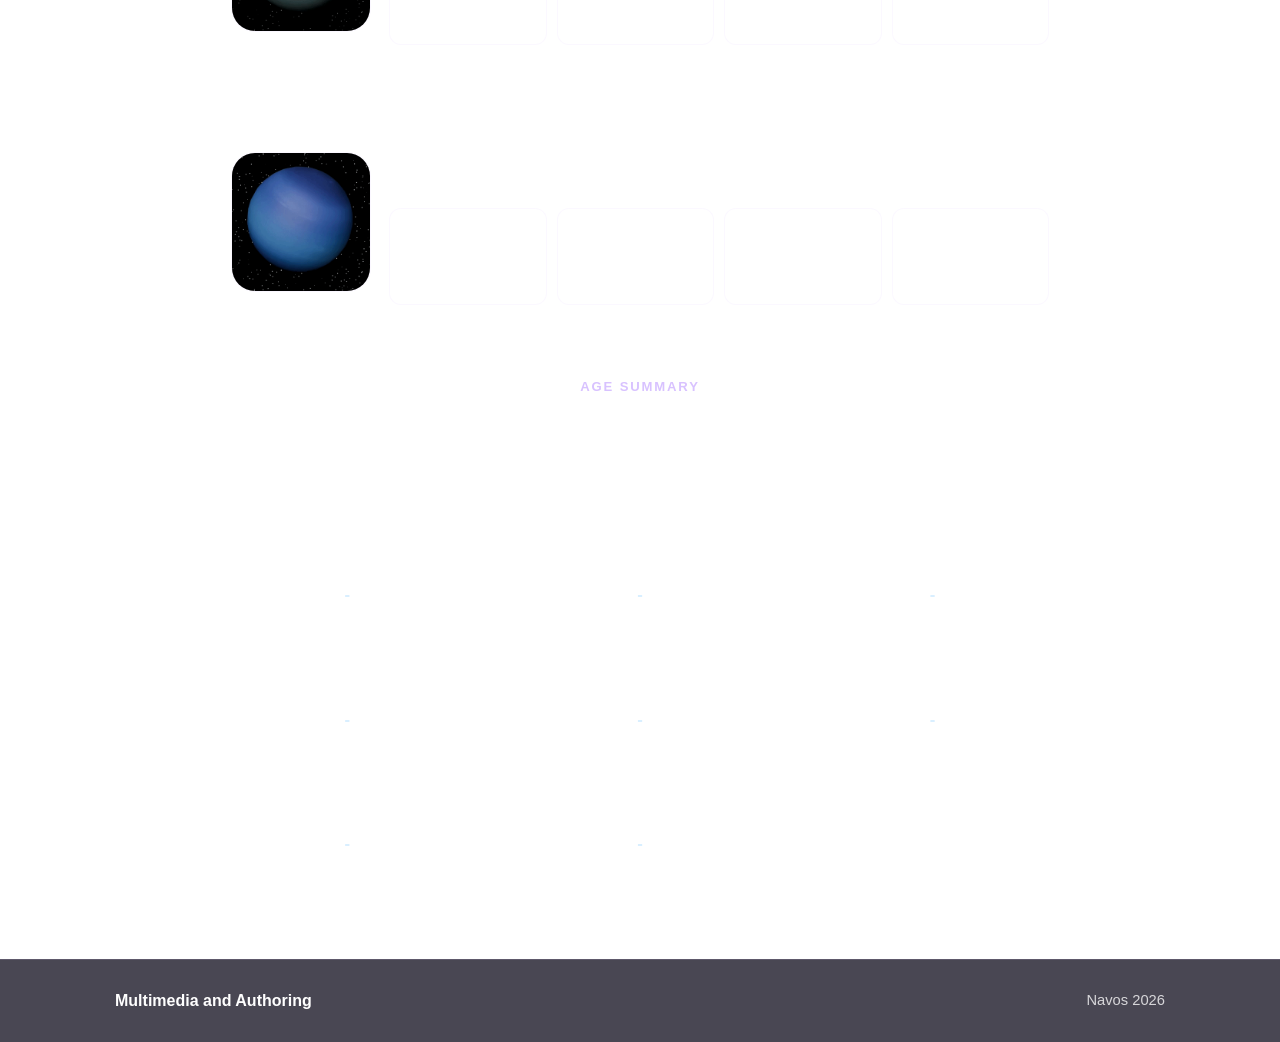
==== commit 2eba883e: "Update 2" ====
--- a/rendering-final.html
+++ b/rendering-final.html
@@ -2,245 +2,16 @@
 <html lang="en">
 <head>
     <meta charset="UTF-8">
-    <title>Final Output</title>
+    <meta http-equiv="refresh" content="0; url=rendering-progress.html">
+    <title>3D Rendering Project</title>
     <link rel="stylesheet" href="style.css">
 </head>
 <body>
-    <nav class="navbar">
-        <ul class="nav-links">
-            <li><a href="index.html">Home</a></li>
-            <li class="dropdown">
-                <a href="rotoscope-progress.html">Rotoscope</a>
-                <ul class="submenu">
-                    <li><a href="rotoscope-progress.html">Project Page</a></li>
-                </ul>
-            </li>
-            <li class="dropdown">
-                <a href="#">3D Rendering</a>
-                <ul class="submenu">
-                    <li><a href="rendering-progress.html">Weekly Progress</a></li>
-                    <li><a href="rendering-final.html">Final Output</a></li>
-                </ul>
-            </li>
-        </ul>
-    </nav>
-
     <main class="content-container">
         <div class="final-display">
-            <p class="section-kicker">3D Rendering Final</p>
-            <h1>Final Project Output</h1>
-            <div class="video-container">
-                <iframe src="https://www.youtube.com/embed/dQw4w9WgXcQ" frameborder="0" allowfullscreen></iframe>
-            </div>
-            <p class="final-intro">This is the completed project after 4 weeks of development, built around a solar system concept with planet-by-planet progress and a final interactive summary.</p>
+            <h1>Redirecting to the combined 3D rendering project page...</h1>
+            <p style="margin-top:20px;">If you are not redirected automatically, open <a href="rendering-progress.html">the new 3D page</a>.</p>
         </div>
-
-        <section class="planet-calculator-section">
-            <div class="section-heading">
-                <p class="section-kicker">Interactive Feature</p>
-                <h2>Calculate Your Age on Other Planets</h2>
-                <p>Enter your Earth age to compare how many years old you would be across the solar system.</p>
-            </div>
-
-            <div class="age-calculator-panel">
-                <label class="sr-only" for="earthAge">Enter your Earth age</label>
-                <div class="calculator-controls">
-                    <input type="number" id="earthAge" min="0" step="0.1" placeholder="Enter your Earth age">
-                    <button type="button" class="primary-button" onclick="calculatePlanetAges()">Calculate Ages</button>
-                </div>
-                <p class="calculator-note">The values are based on each planet's orbital period relative to Earth.</p>
-            </div>
-        </section>
-
-        <section class="planet-showcase-section">
-            <div class="section-heading">
-                <p class="section-kicker">Planet Showcase</p>
-                <h2>Individual Planet Displays</h2>
-                <p>These cards use simple CSS-built planet circles as placeholders until final rendered thumbnails are ready.</p>
-            </div>
-
-            <div class="planet-grid">
-                <article class="planet-card planet-mercury">
-                    <div class="planet-visual"></div>
-                    <h3>Mercury</h3>
-                    <p>Closest to the Sun, fast-moving, cratered, and extreme.</p>
-                    <div class="planet-age-readout">
-                        <span>Your age on Mercury</span>
-                        <strong id="mercury-age-display">Enter your age above</strong>
-                    </div>
-                </article>
-
-                <article class="planet-card planet-venus">
-                    <div class="planet-visual"></div>
-                    <h3>Venus</h3>
-                    <p>A dense, superheated world wrapped in bright toxic clouds.</p>
-                    <div class="planet-age-readout">
-                        <span>Your age on Venus</span>
-                        <strong id="venus-age-display">Enter your age above</strong>
-                    </div>
-                </article>
-
-                <article class="planet-card planet-earth">
-                    <div class="planet-visual"></div>
-                    <h3>Earth</h3>
-                    <p>Our reference planet, blue, familiar, and full of life.</p>
-                    <div class="planet-age-readout">
-                        <span>Your age on Earth</span>
-                        <strong id="earth-age-display">Enter your age above</strong>
-                    </div>
-                </article>
-
-                <article class="planet-card planet-mars">
-                    <div class="planet-visual"></div>
-                    <h3>Mars</h3>
-                    <p>The red planet, dusty, cold, and shaped by giant canyons.</p>
-                    <div class="planet-age-readout">
-                        <span>Your age on Mars</span>
-                        <strong id="mars-age-display">Enter your age above</strong>
-                    </div>
-                </article>
-
-                <article class="planet-card planet-jupiter">
-                    <div class="planet-visual"></div>
-                    <h3>Jupiter</h3>
-                    <p>The largest planet, striped with storms and powerful winds.</p>
-                    <div class="planet-age-readout">
-                        <span>Your age on Jupiter</span>
-                        <strong id="jupiter-age-display">Enter your age above</strong>
-                    </div>
-                </article>
-
-                <article class="planet-card planet-saturn">
-                    <div class="planet-visual planet-with-ring"></div>
-                    <h3>Saturn</h3>
-                    <p>Famous for its rings and soft golden atmosphere.</p>
-                    <div class="planet-age-readout">
-                        <span>Your age on Saturn</span>
-                        <strong id="saturn-age-display">Enter your age above</strong>
-                    </div>
-                </article>
-
-                <article class="planet-card planet-uranus">
-                    <div class="planet-visual"></div>
-                    <h3>Uranus</h3>
-                    <p>An icy blue-green giant tilted dramatically on its side.</p>
-                    <div class="planet-age-readout">
-                        <span>Your age on Uranus</span>
-                        <strong id="uranus-age-display">Enter your age above</strong>
-                    </div>
-                </article>
-
-                <article class="planet-card planet-neptune">
-                    <div class="planet-visual"></div>
-                    <h3>Neptune</h3>
-                    <p>Dark blue, distant, and home to the strongest winds.</p>
-                    <div class="planet-age-readout">
-                        <span>Your age on Neptune</span>
-                        <strong id="neptune-age-display">Enter your age above</strong>
-                    </div>
-                </article>
-
-                <article class="planet-card planet-pluto">
-                    <div class="planet-visual"></div>
-                    <h3>Pluto</h3>
-                    <p>A small icy dwarf planet at the far edge of the system.</p>
-                    <div class="planet-age-readout">
-                        <span>Your age on Pluto</span>
-                        <strong id="pluto-age-display">Enter your age above</strong>
-                    </div>
-                </article>
-            </div>
-        </section>
-
-        <section class="age-summary-section">
-            <div class="section-heading">
-                <p class="section-kicker">Comparison</p>
-                <h2>Age Summary</h2>
-                <p>A quick grid showing the calculated age for each world.</p>
-            </div>
-
-            <div class="summary-grid">
-                <div class="summary-card"><h3>Mercury</h3><p id="mercury-age">-</p></div>
-                <div class="summary-card"><h3>Venus</h3><p id="venus-age">-</p></div>
-                <div class="summary-card"><h3>Earth</h3><p id="earth-age">-</p></div>
-                <div class="summary-card"><h3>Mars</h3><p id="mars-age">-</p></div>
-                <div class="summary-card"><h3>Jupiter</h3><p id="jupiter-age">-</p></div>
-                <div class="summary-card"><h3>Saturn</h3><p id="saturn-age">-</p></div>
-                <div class="summary-card"><h3>Uranus</h3><p id="uranus-age">-</p></div>
-                <div class="summary-card"><h3>Neptune</h3><p id="neptune-age">-</p></div>
-                <div class="summary-card"><h3>Pluto</h3><p id="pluto-age">-</p></div>
-            </div>
-        </section>
-
-        <section class="solar-stats-section">
-            <div class="section-heading">
-                <p class="section-kicker">Overview</p>
-                <h2>Solar System Statistics</h2>
-            </div>
-
-            <div class="stats-grid">
-                <div class="stat-tile">
-                    <strong>4.6B</strong>
-                    <span>Years Old</span>
-                </div>
-                <div class="stat-tile">
-                    <strong>8</strong>
-                    <span>Planets</span>
-                </div>
-                <div class="stat-tile">
-                    <strong>200+</strong>
-                    <span>Known Moons</span>
-                </div>
-                <div class="stat-tile">
-                    <strong>1M+</strong>
-                    <span>Asteroids</span>
-                </div>
-            </div>
-        </section>
     </main>
-
-    <script>
-        const planetOrbitalPeriods = {
-            mercury: 0.24,
-            venus: 0.62,
-            earth: 1,
-            mars: 1.88,
-            jupiter: 11.86,
-            saturn: 29.46,
-            uranus: 84.01,
-            neptune: 164.8,
-            pluto: 248.6
-        };
-
-        function calculatePlanetAges() {
-            const earthAge = parseFloat(document.getElementById("earthAge").value);
-
-            if (isNaN(earthAge) || earthAge <= 0) {
-                alert("Please enter a valid age as a positive number.");
-                return;
-            }
-
-            for (const planet in planetOrbitalPeriods) {
-                const age = (earthAge / planetOrbitalPeriods[planet]).toFixed(2);
-                const showcaseElement = document.getElementById(`${planet}-age-display`);
-                const summaryElement = document.getElementById(`${planet}-age`);
-
-                if (showcaseElement) {
-                    showcaseElement.textContent = `${age} years old`;
-                }
-
-                if (summaryElement) {
-                    summaryElement.textContent = `${age} years old`;
-                }
-            }
-        }
-    </script>
-
-    <footer class="site-footer">
-        <div class="footer-inner">
-            <p class="footer-title">Multimedia and Authoring</p>
-            <p class="footer-text">Navos 2026</p>
-        </div>
-    </footer>
 </body>
 </html>
--- a/style.css
+++ b/style.css
@@ -92,27 +92,6 @@
     transform: translateY(-2px);
 }
 
-/* Dropdowns */
-.submenu {
-    display: none;
-    position: absolute;
-    top: 100%;
-    left: 0;
-    background-color: rgba(18, 15, 45, 0.96);
-    list-style: none;
-    min-width: 200px;
-    border-radius: 4px;
-    box-shadow: 0 12px 24px rgba(0,0,0,0.38);
-    border: 1px solid rgba(216, 194, 255, 0.12);
-}
-
-.submenu li { padding: 12px; border-bottom: 1px solid rgba(255,255,255,0.05); }
-.submenu li a { font-weight: normal; font-size: 0.9rem; }
-.dropdown:hover .submenu,
-.dropdown:focus-within .submenu {
-    display: block;
-}
-
 /* Layout Containers */
 .content-container {
     max-width: 900px;
@@ -357,6 +336,79 @@
 
 .page-spacer {
     height: 18px;
+}
+
+.planet-calculator-panel {
+    display: grid;
+    gap: 20px;
+}
+
+.calculator-output {
+    display: grid;
+    gap: 14px;
+}
+
+.planet-row {
+    display: grid;
+    grid-template-columns: 140px minmax(0, 1fr);
+    gap: 18px;
+    align-items: center;
+    padding: 18px;
+}
+
+.planet-row-media {
+    width: 140px;
+    aspect-ratio: 1;
+    border-radius: 24px;
+    overflow: hidden;
+    background: rgba(255, 255, 255, 0.05);
+    border: 1px solid rgba(216, 194, 255, 0.14);
+    box-shadow: inset 0 0 22px rgba(0, 0, 0, 0.2);
+}
+
+.planet-row-media img {
+    width: 100%;
+    height: 100%;
+    object-fit: cover;
+    display: block;
+}
+
+.planet-row h3 {
+    font-size: 1.35rem;
+    margin-bottom: 6px;
+}
+
+.planet-facts {
+    display: grid;
+    grid-template-columns: repeat(4, minmax(0, 1fr));
+    gap: 10px;
+    margin: 12px 0;
+}
+
+.planet-fact {
+    padding: 10px 12px;
+    border-radius: 12px;
+    background: rgba(255, 255, 255, 0.08);
+    border: 1px solid rgba(216, 194, 255, 0.12);
+}
+
+.planet-fact span {
+    display: block;
+    color: rgba(255, 255, 255, 0.72);
+    font-size: 0.8rem;
+    margin-bottom: 4px;
+    text-transform: uppercase;
+    letter-spacing: 0.08em;
+}
+
+.planet-fact strong {
+    font-size: 0.95rem;
+}
+
+.planet-age-result {
+    margin-top: 10px;
+    color: #f2eaff;
+    font-weight: 700;
 }
 
 /* Final Output Styles */
@@ -687,11 +739,6 @@
         padding: 0 10px;
     }
 
-    .submenu {
-        left: 50%;
-        transform: translateX(-50%);
-    }
-
     .project-grid {
         grid-template-columns: 1fr;
     }
@@ -699,6 +746,20 @@
     .feature-grid,
     .week-grid {
         grid-template-columns: 1fr;
+    }
+
+    .planet-row {
+        grid-template-columns: 1fr;
+    }
+
+    .planet-row-media {
+        width: 100%;
+        max-width: 220px;
+        margin: 0 auto;
+    }
+
+    .planet-facts {
+        grid-template-columns: 1fr 1fr;
     }
 
     .update-header {
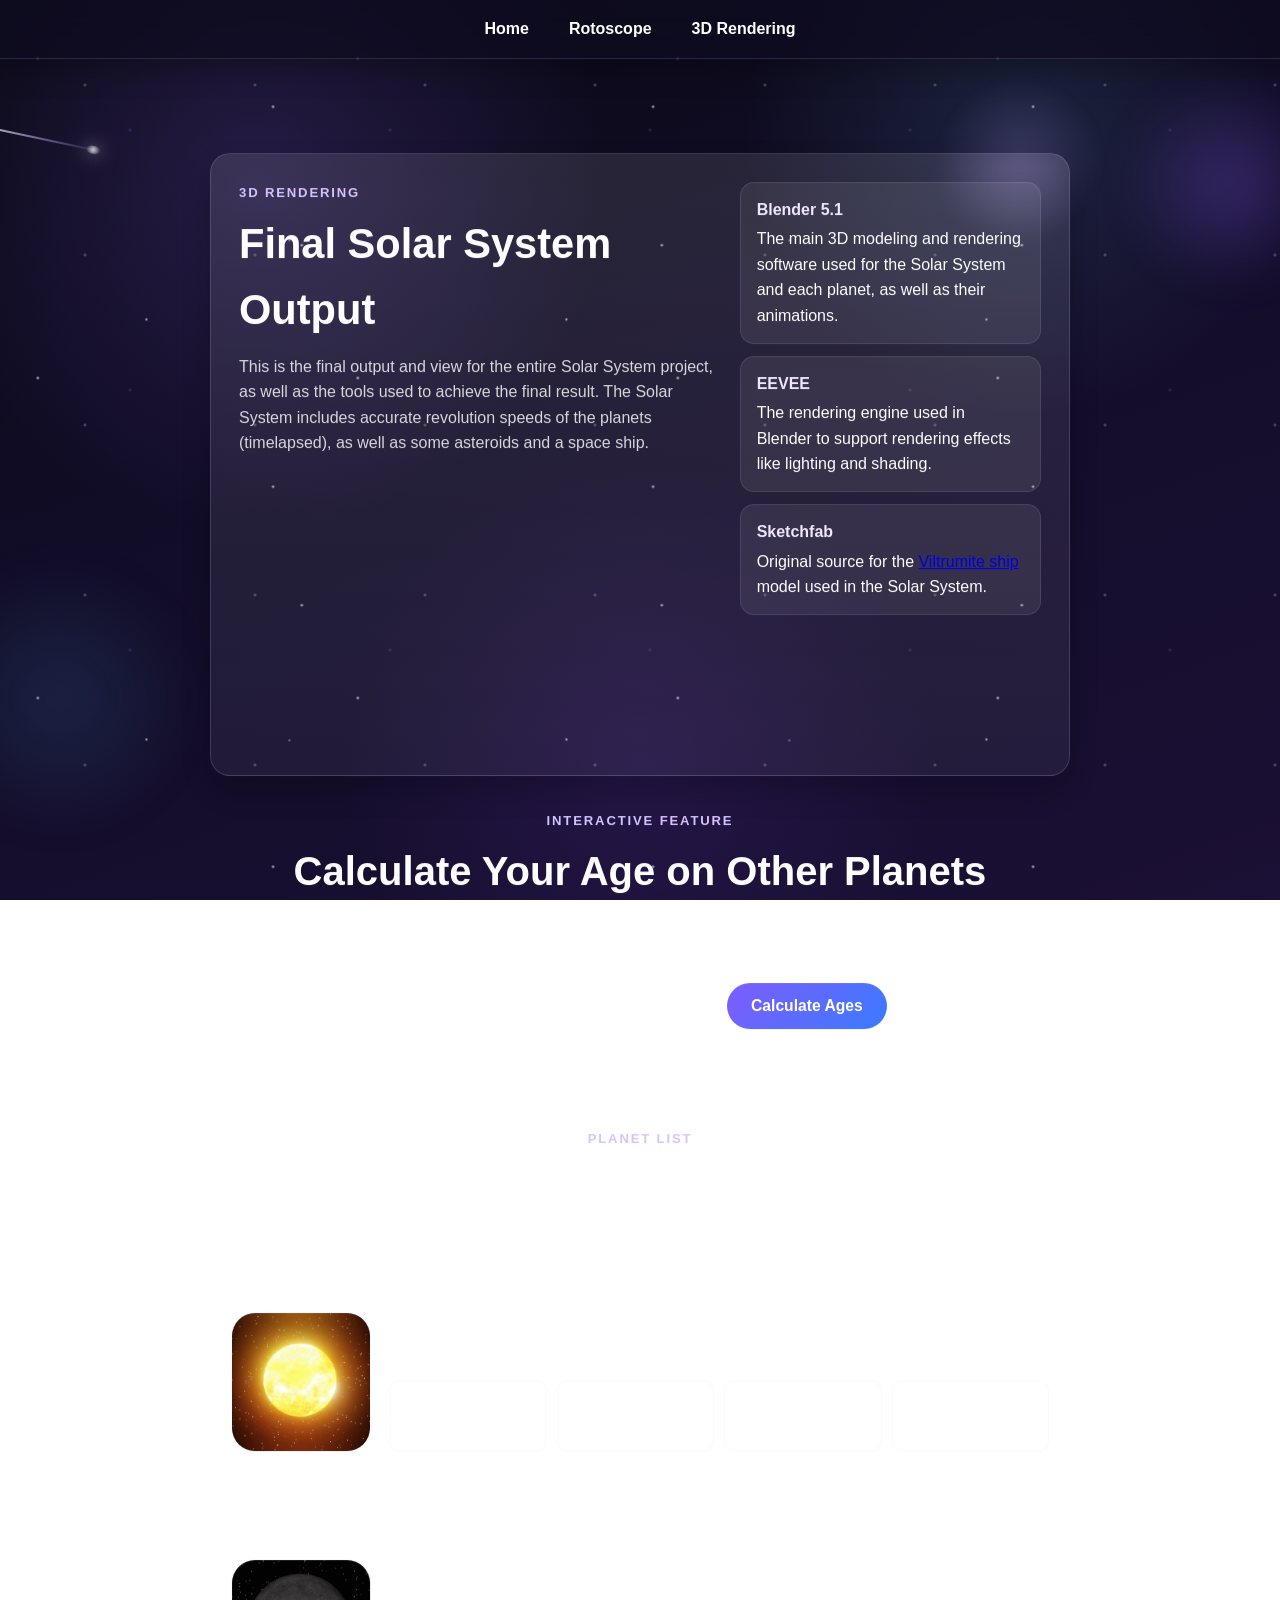
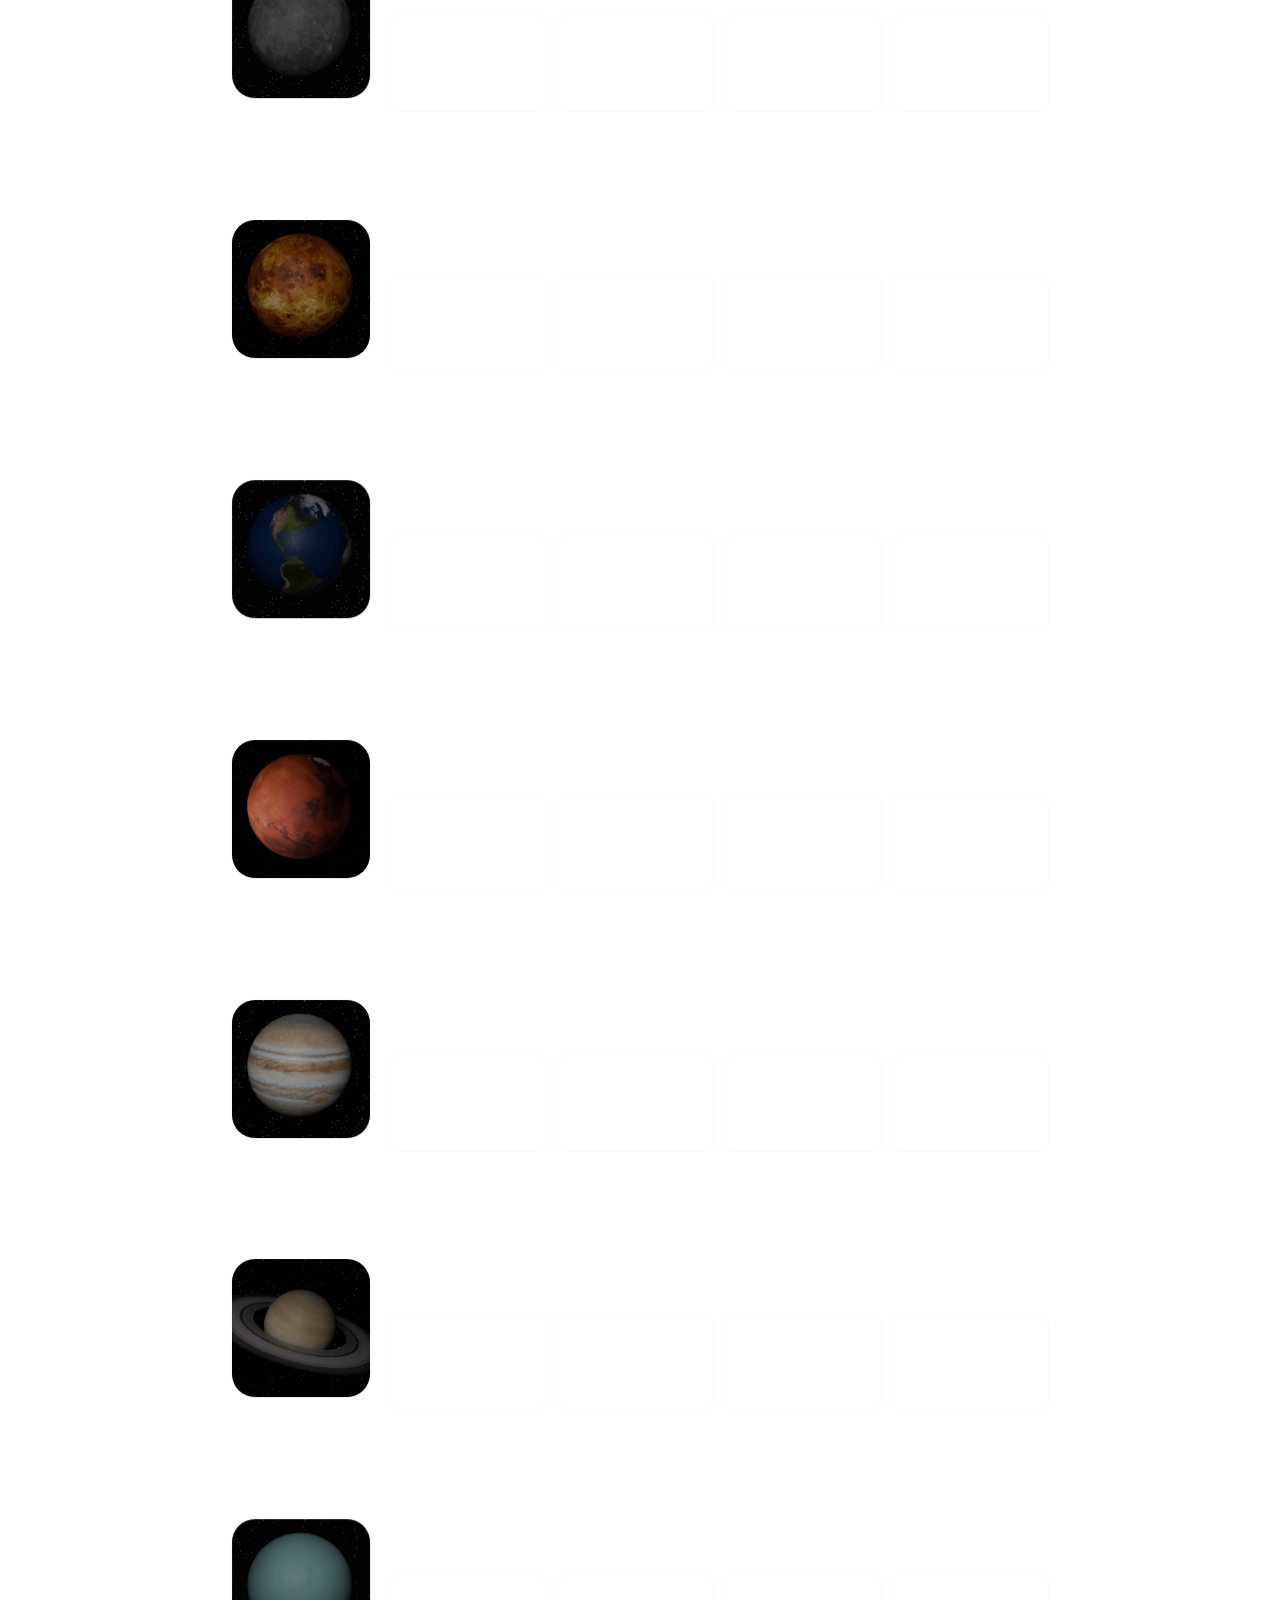
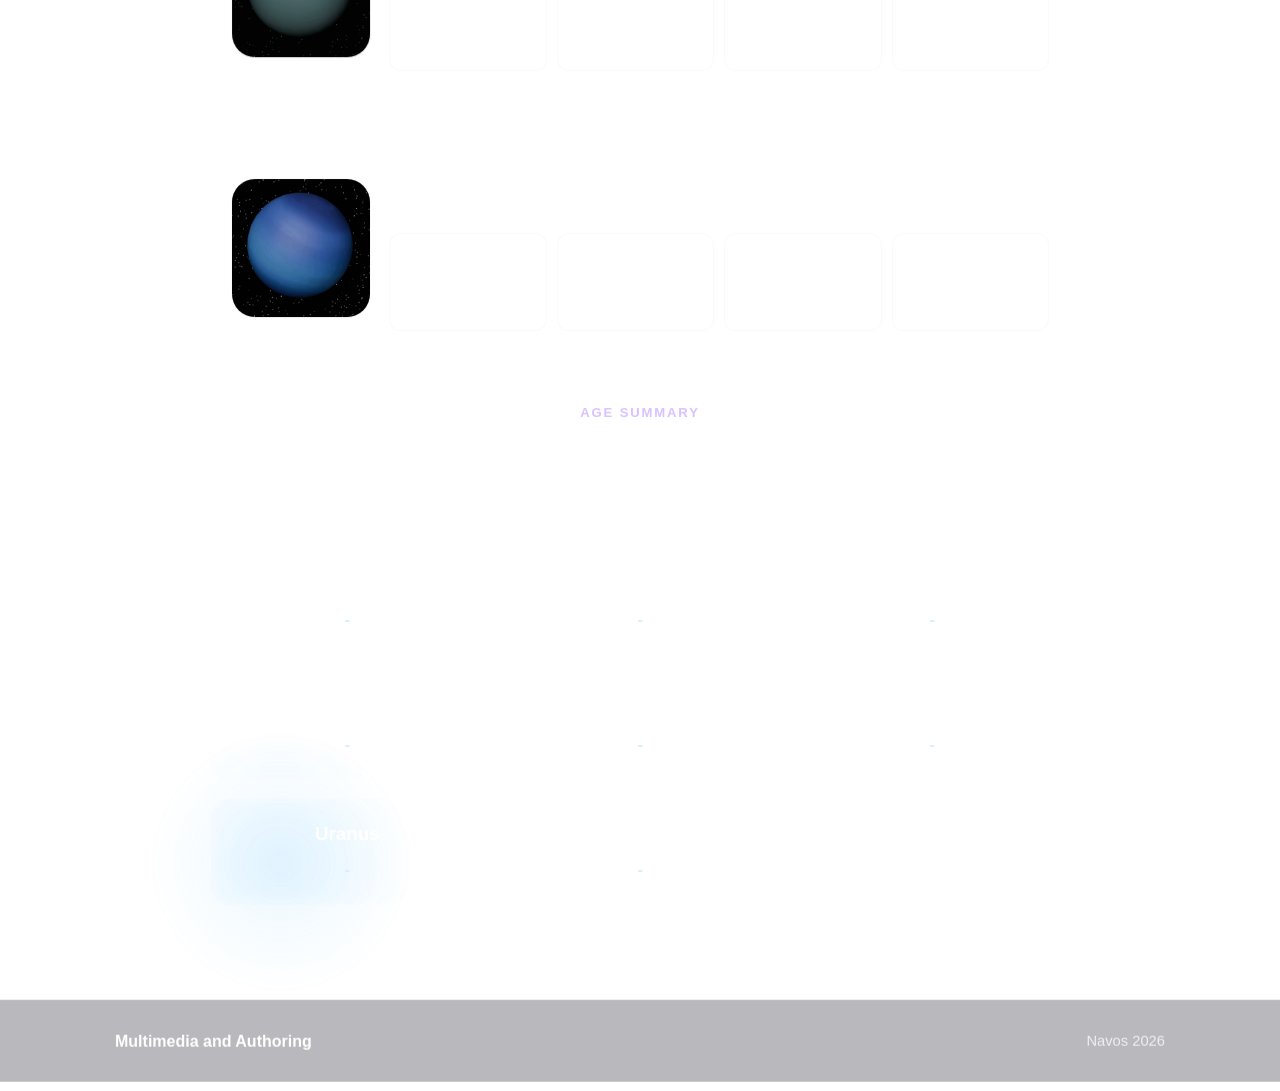
==== commit 6643b75b: "Patch" ====
--- a/rendering-final.html
+++ b/rendering-final.html
@@ -7,6 +7,10 @@
     <link rel="stylesheet" href="style.css">
 </head>
 <body>
+    <div class="space-layers"></div>
+    <div class="shooting-star"></div>
+    <div class="shooting-star star-2"></div>
+    <div class="shooting-star star-3"></div>
     <main class="content-container">
         <div class="final-display">
             <h1>Redirecting to the combined 3D rendering project page...</h1>
--- a/style.css
+++ b/style.css
@@ -54,6 +54,77 @@
     opacity: 0.5;
 }
 
+.space-layers {
+    position: fixed;
+    inset: 0;
+    pointer-events: none;
+    z-index: 0;
+}
+
+.space-layers::before,
+.space-layers::after {
+    content: "";
+    position: absolute;
+    inset: auto;
+    border-radius: 50%;
+    filter: blur(22px);
+    opacity: 0.55;
+}
+
+.space-layers::before {
+    top: 8%;
+    right: -60px;
+    width: 220px;
+    height: 220px;
+    background: radial-gradient(circle, rgba(142, 92, 255, 0.5), transparent 70%);
+    animation: nebulaFloat 18s ease-in-out infinite alternate;
+}
+
+.space-layers::after {
+    bottom: 10%;
+    left: -70px;
+    width: 260px;
+    height: 260px;
+    background: radial-gradient(circle, rgba(88, 185, 255, 0.24), transparent 72%);
+    animation: nebulaFloat 24s ease-in-out infinite alternate-reverse;
+}
+
+.shooting-star {
+    position: fixed;
+    top: 12%;
+    left: -20%;
+    width: 180px;
+    height: 2px;
+    pointer-events: none;
+    z-index: 0;
+    background: linear-gradient(90deg, transparent, rgba(255,255,255,0.9), rgba(198,171,255,0.6), transparent);
+    filter: blur(0.2px);
+    animation: shootingStar 11s linear infinite;
+    opacity: 0;
+}
+
+.shooting-star::before {
+    content: "";
+    position: absolute;
+    right: 0;
+    top: -3px;
+    width: 14px;
+    height: 8px;
+    border-radius: 50%;
+    background: radial-gradient(circle, rgba(255,255,255,0.95), rgba(255,255,255,0));
+    box-shadow: 0 0 16px rgba(255,255,255,0.55);
+}
+
+.shooting-star.star-2 {
+    top: 28%;
+    animation-delay: 4s;
+}
+
+.shooting-star.star-3 {
+    top: 68%;
+    animation-delay: 7s;
+}
+
 /* Navigation */
 .navbar {
     background-color: rgba(14, 12, 32, 0.72);
@@ -99,6 +170,43 @@
     padding: 20px;
     position: relative;
     z-index: 1;
+    animation: pageRise 0.8s ease both;
+}
+
+.content-container::before,
+.home-content::before {
+    content: "";
+    position: absolute;
+    inset: -30px -20px auto auto;
+    width: 180px;
+    height: 180px;
+    border-radius: 50%;
+    background: radial-gradient(circle, rgba(196, 164, 255, 0.18), transparent 68%);
+    filter: blur(8px);
+    pointer-events: none;
+    z-index: 0;
+    animation: nebulaFloat 20s ease-in-out infinite alternate;
+}
+
+.content-container::after,
+.home-content::after {
+    content: "";
+    position: absolute;
+    inset: auto auto -40px -30px;
+    width: 240px;
+    height: 240px;
+    border-radius: 50%;
+    background: radial-gradient(circle, rgba(90, 190, 255, 0.12), transparent 72%);
+    filter: blur(12px);
+    pointer-events: none;
+    z-index: 0;
+    animation: nebulaFloat 24s ease-in-out infinite alternate-reverse;
+}
+
+.content-container > *,
+.home-content > * {
+    position: relative;
+    z-index: 1;
 }
 
 /* Home Page Hero */
@@ -110,6 +218,18 @@
     align-items: center;
     text-align: center;
     padding: 70px 20px 45px;
+    position: relative;
+    z-index: 1;
+    animation: pageRise 0.85s ease both;
+}
+
+.hero-section::after {
+    content: "";
+    position: absolute;
+    inset: auto 0 -26px;
+    height: 2px;
+    background: linear-gradient(90deg, transparent, rgba(216, 194, 255, 0.45), rgba(120, 200, 255, 0.32), transparent);
+    opacity: 0.8;
 }
 
 .hero-section h1 {
@@ -162,6 +282,7 @@
     display: grid;
     grid-template-columns: repeat(2, minmax(0, 1fr));
     gap: 22px;
+    animation: pageRise 0.9s ease both;
 }
 
 .project-card {
@@ -246,6 +367,7 @@
     padding: 28px;
     backdrop-filter: blur(12px);
     box-shadow: 0 14px 32px rgba(0, 0, 0, 0.24);
+    animation: pageRise 0.9s ease both;
 }
 
 .feature-grid {
@@ -318,6 +440,15 @@
     backdrop-filter: blur(10px);
     box-shadow: 0 10px 22px rgba(0, 0, 0, 0.18);
     transition: transform 0.25s ease, border-color 0.25s ease;
+    animation: cardPop 0.7s ease both;
+}
+
+.week-card:nth-child(2n) {
+    animation-delay: 0.08s;
+}
+
+.week-card:nth-child(3n) {
+    animation-delay: 0.16s;
 }
 
 .week-card:hover {
@@ -354,6 +485,19 @@
     gap: 18px;
     align-items: center;
     padding: 18px;
+    animation: cardPop 0.72s ease both;
+}
+
+.planet-row:nth-child(2n) {
+    animation-delay: 0.08s;
+}
+
+.planet-row:nth-child(3n) {
+    animation-delay: 0.16s;
+}
+
+.planet-row:nth-child(4n) {
+    animation-delay: 0.24s;
 }
 
 .planet-row-media {
@@ -595,6 +739,15 @@
 .summary-card {
     padding: 20px 16px;
     text-align: center;
+    animation: cardPop 0.65s ease both;
+}
+
+.summary-card:nth-child(2n) {
+    animation-delay: 0.05s;
+}
+
+.summary-card:nth-child(3n) {
+    animation-delay: 0.1s;
 }
 
 .summary-card h3 {
@@ -711,6 +864,7 @@
     backdrop-filter: blur(12px);
     position: relative;
     z-index: 1;
+    animation: pageRise 0.9s ease both;
 }
 
 .footer-inner {
@@ -837,3 +991,51 @@
         opacity: 0.8;
     }
 }
+
+@keyframes pageRise {
+    from {
+        opacity: 0;
+        transform: translateY(24px);
+    }
+    to {
+        opacity: 1;
+        transform: translateY(0);
+    }
+}
+
+@keyframes cardPop {
+    from {
+        opacity: 0;
+        transform: translateY(18px) scale(0.985);
+    }
+    to {
+        opacity: 1;
+        transform: translateY(0) scale(1);
+    }
+}
+
+@keyframes nebulaFloat {
+    from {
+        transform: translate3d(0, 0, 0) scale(1);
+    }
+    to {
+        transform: translate3d(0, 18px, 0) scale(1.08);
+    }
+}
+
+@keyframes shootingStar {
+    0% {
+        transform: translate3d(0, 0, 0) rotate(12deg);
+        opacity: 0;
+    }
+    10% {
+        opacity: 1;
+    }
+    22% {
+        opacity: 0;
+    }
+    100% {
+        transform: translate3d(170vw, 32vh, 0) rotate(12deg);
+        opacity: 0;
+    }
+}
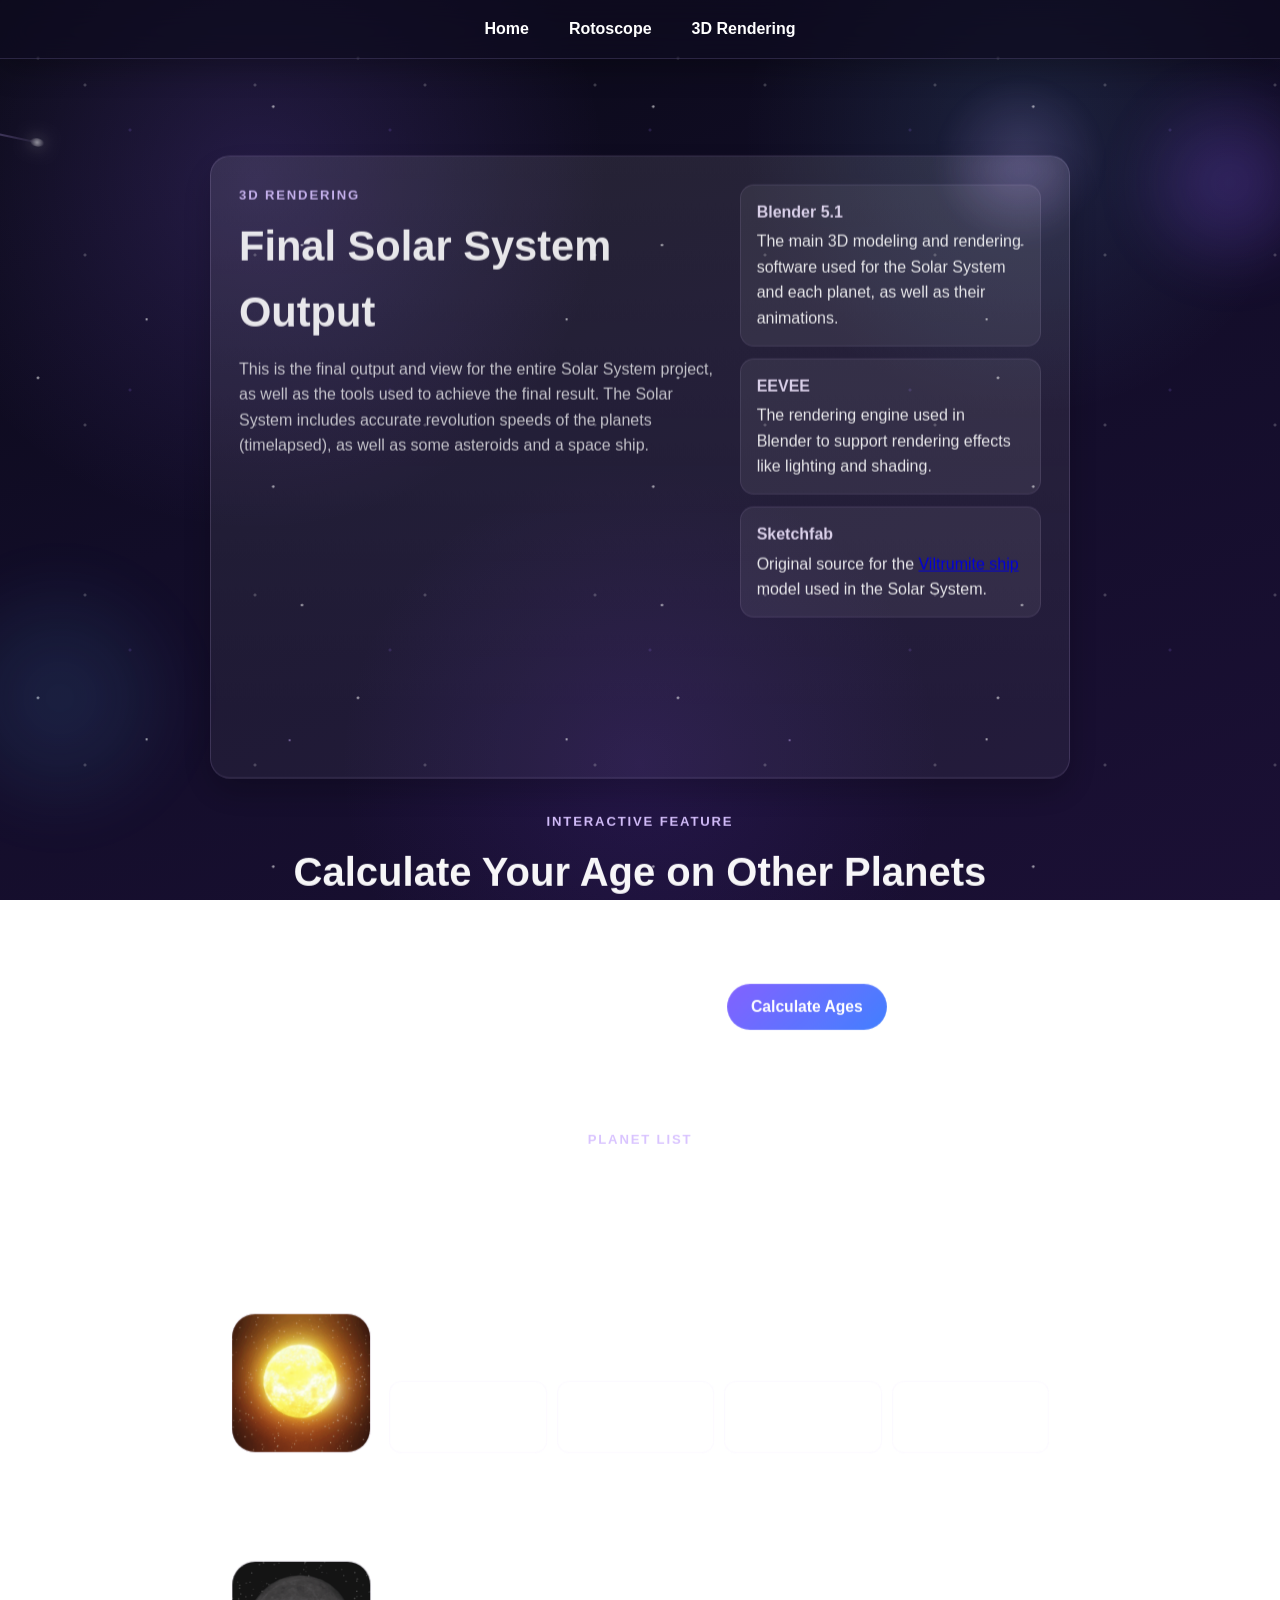
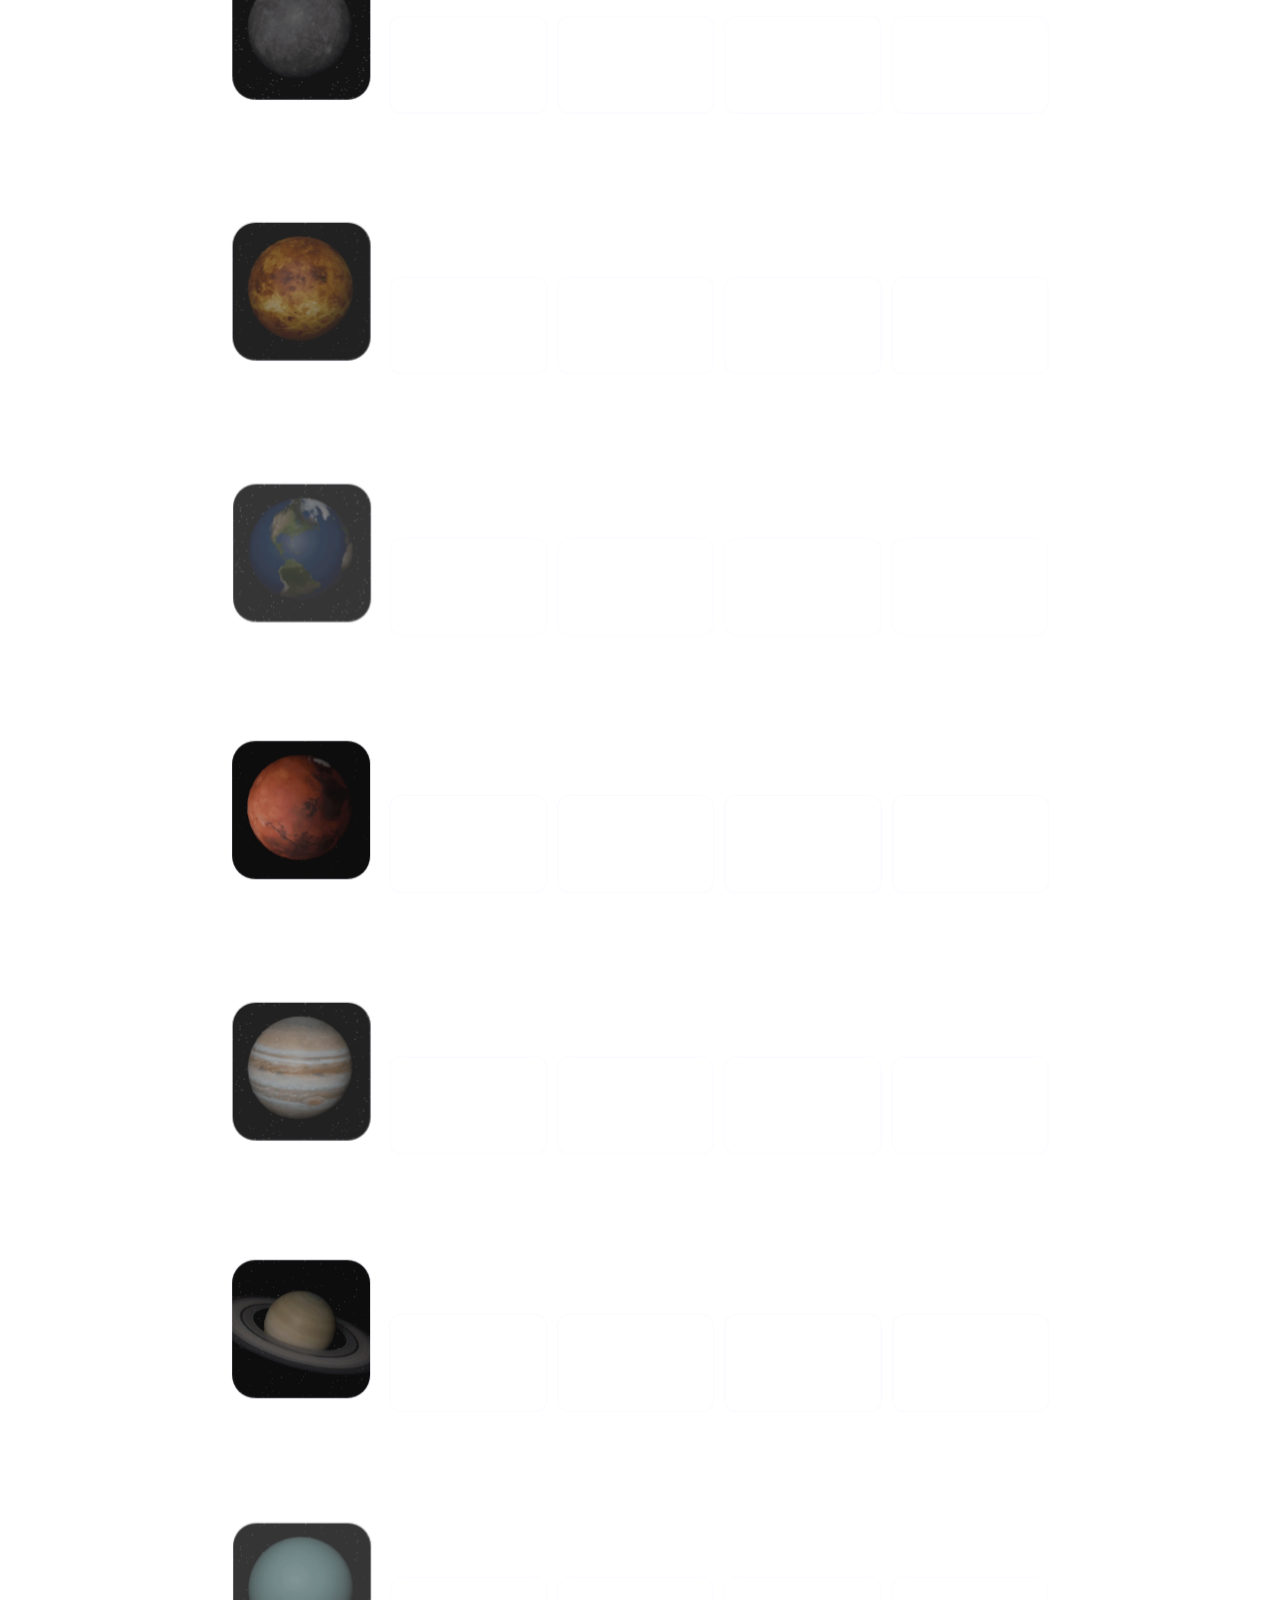
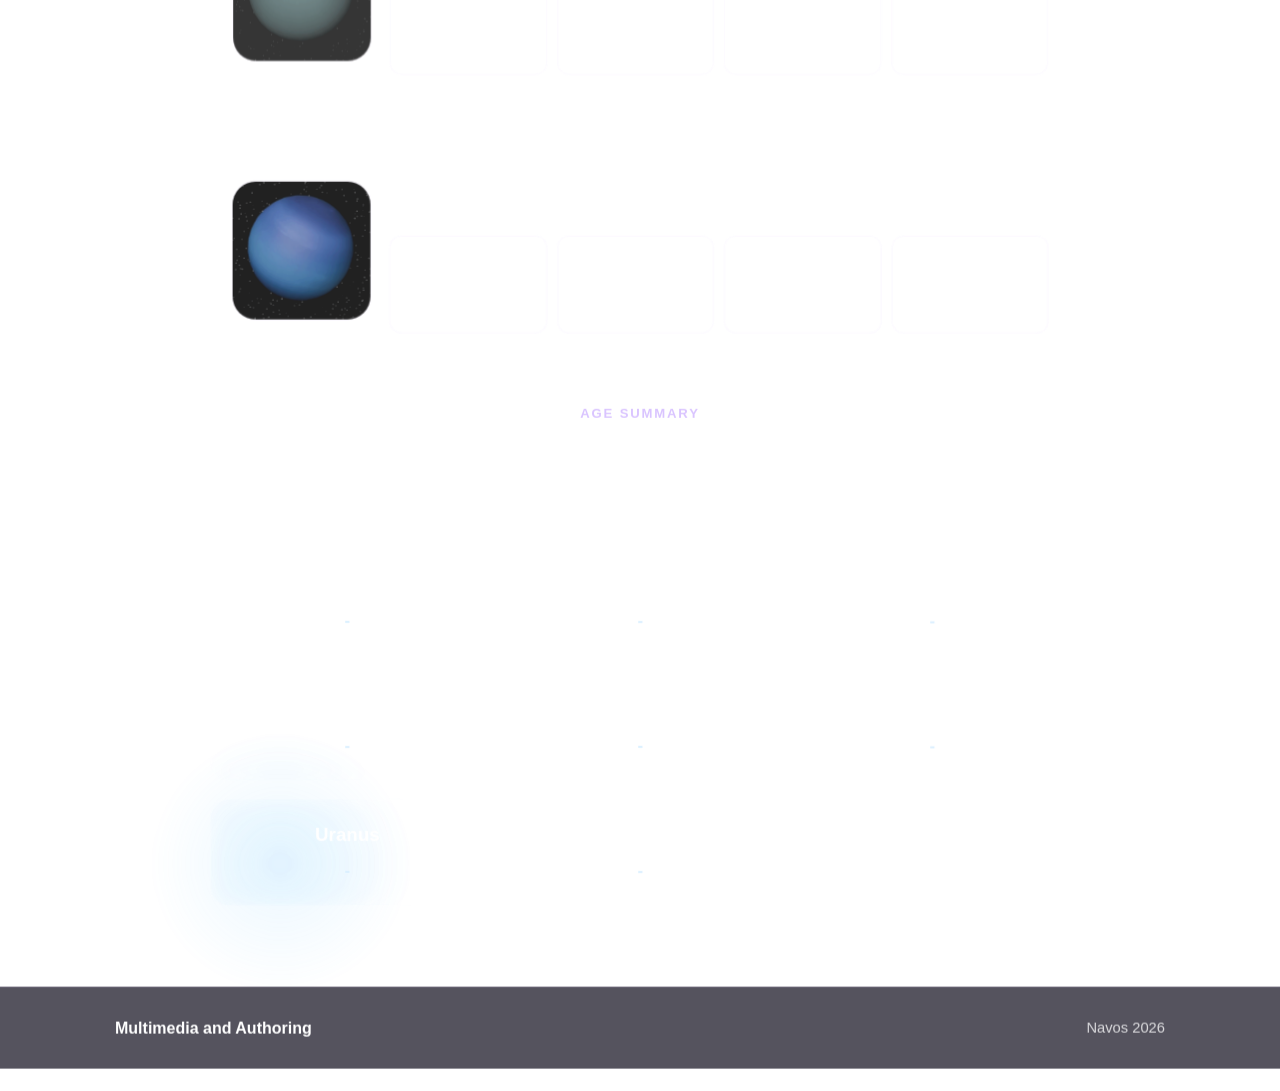
==== commit 2b928fc0: "icon" ====
--- a/rendering-final.html
+++ b/rendering-final.html
@@ -5,6 +5,7 @@
     <meta http-equiv="refresh" content="0; url=rendering-progress.html">
     <title>3D Rendering Project</title>
     <link rel="stylesheet" href="style.css">
+    <link rel="icon" type="image/jpg" href="Planet GIFs/favicon.jpg">
 </head>
 <body>
     <div class="space-layers"></div>
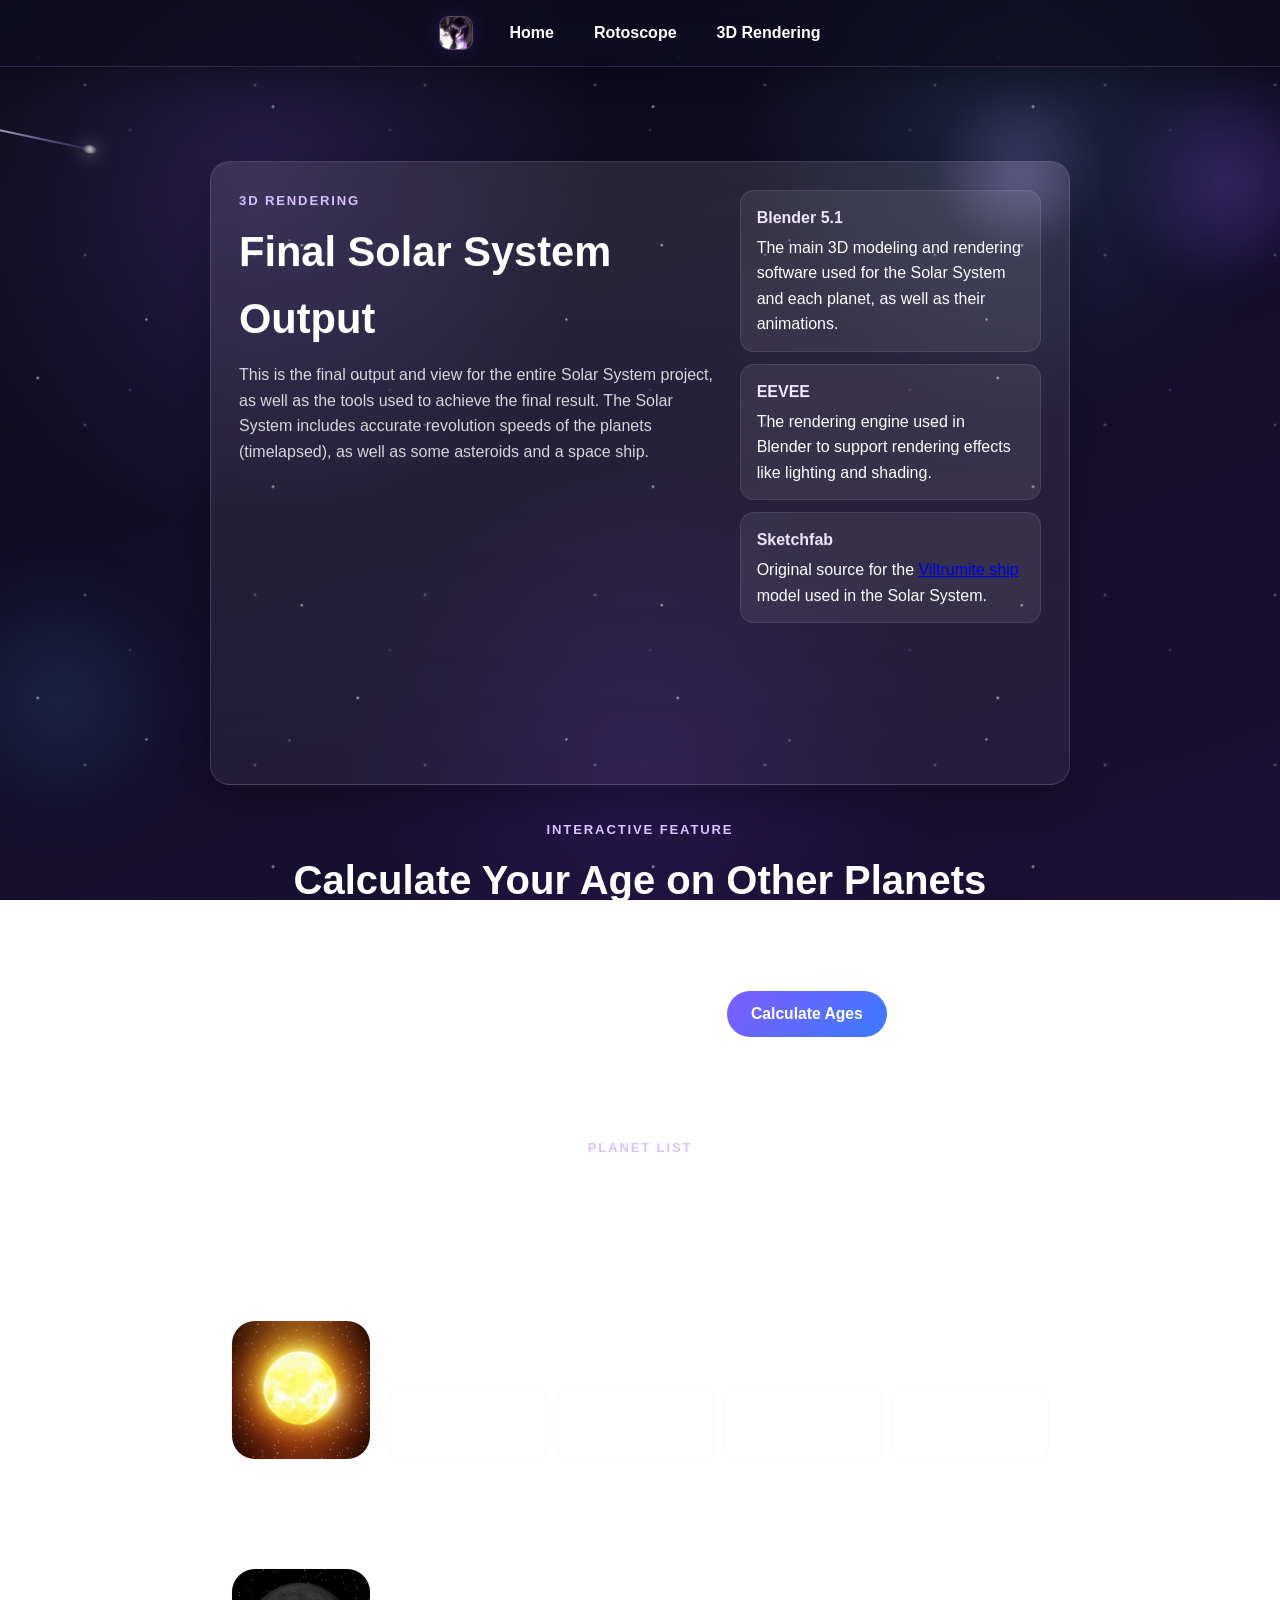
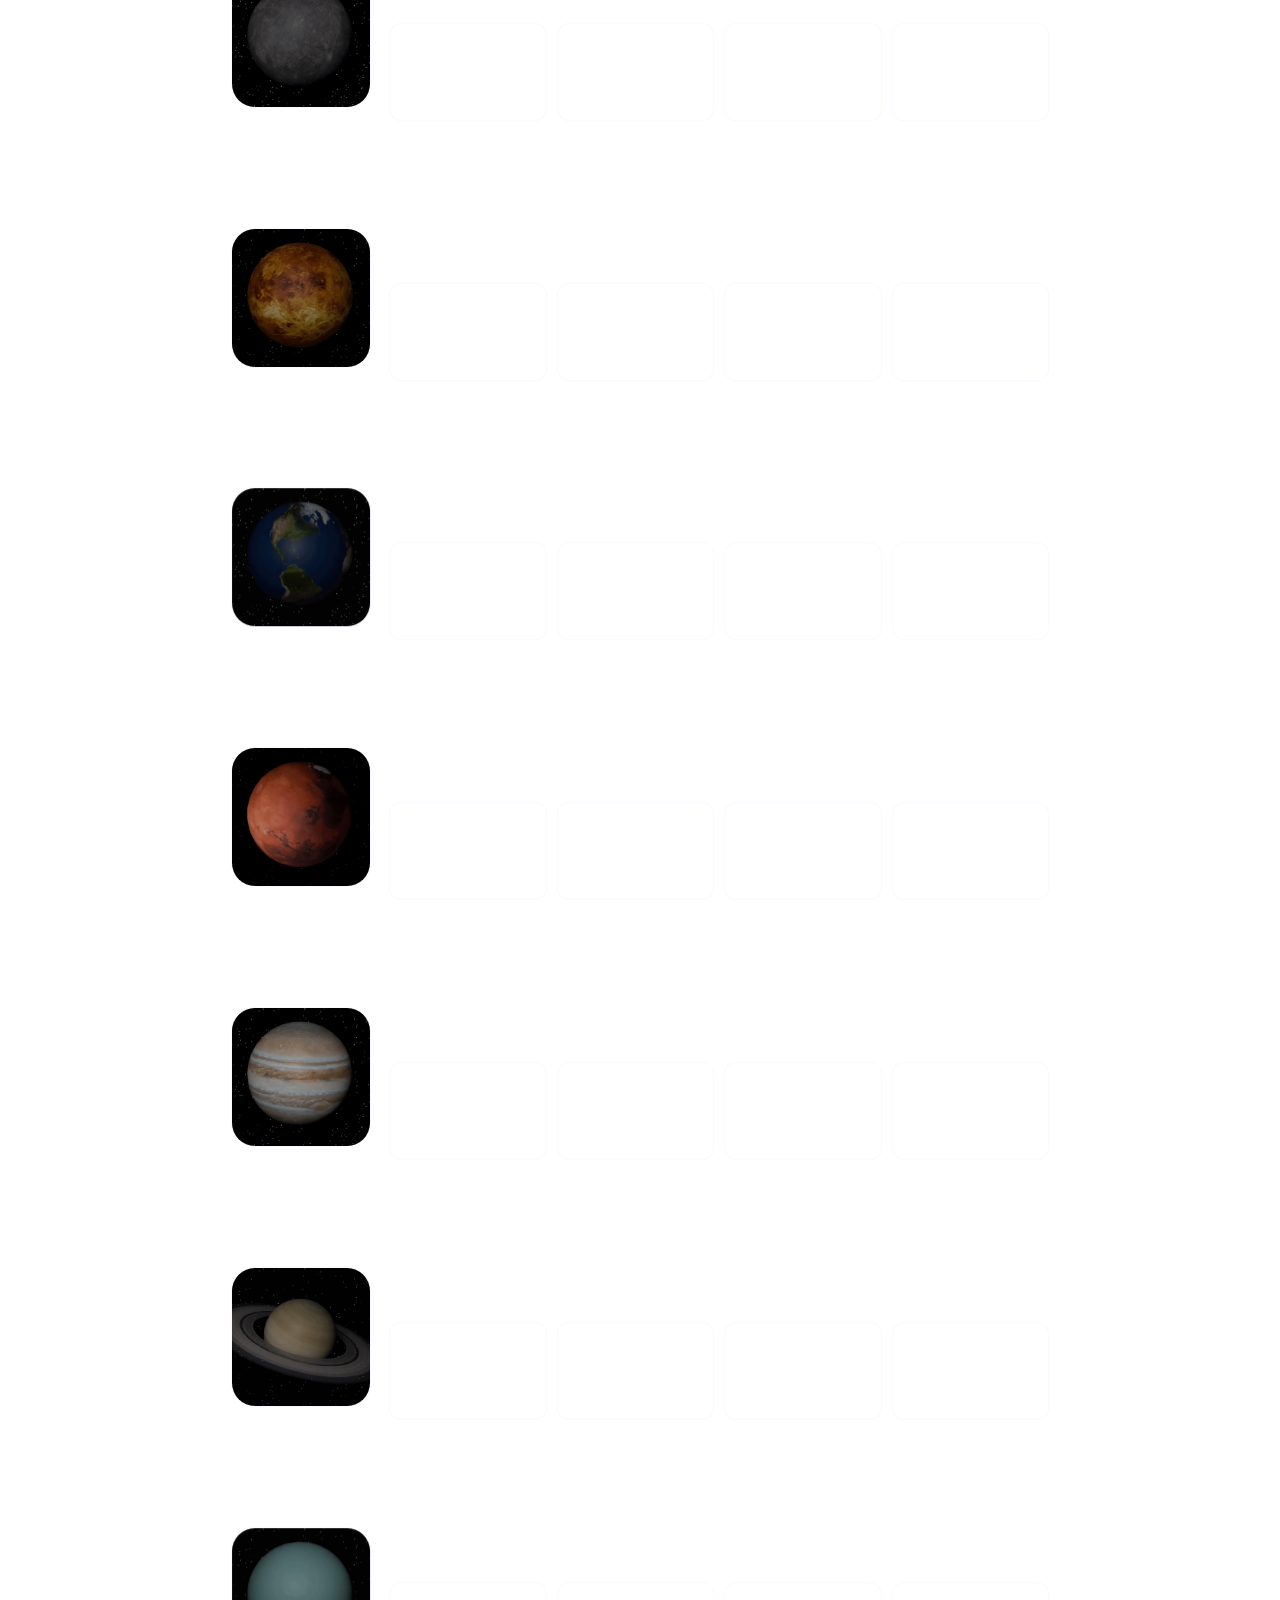
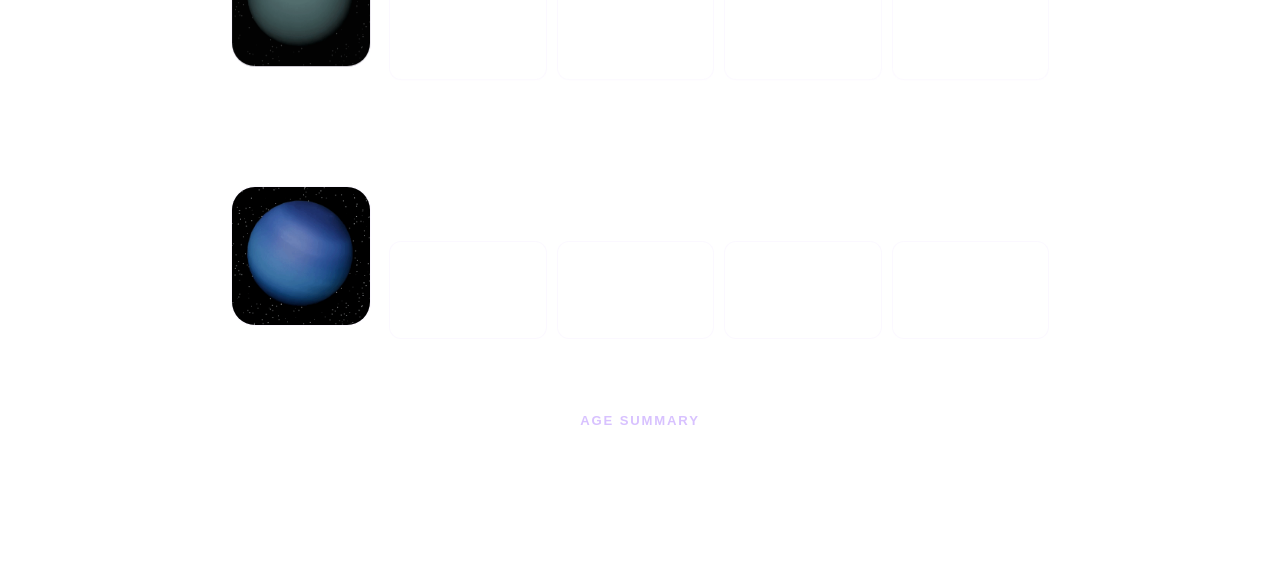
==== commit 4019a13c: "Logo" ====
--- a/rendering-final.html
+++ b/rendering-final.html
@@ -12,6 +12,18 @@
     <div class="shooting-star"></div>
     <div class="shooting-star star-2"></div>
     <div class="shooting-star star-3"></div>
+    <nav class="navbar">
+        <div class="nav-shell">
+            <a class="site-logo-link" href="index.html" aria-label="Site logo">
+                <img src="Planet GIFs/favicon.jpg" alt="Site logo placeholder">
+            </a>
+            <ul class="nav-links">
+                <li><a href="index.html">Home</a></li>
+                <li><a href="rotoscope-progress.html">Rotoscope</a></li>
+                <li><a href="rendering-progress.html">3D Rendering</a></li>
+            </ul>
+        </div>
+    </nav>
     <main class="content-container">
         <div class="final-display">
             <h1>Redirecting to the combined 3D rendering project page...</h1>
--- a/style.css
+++ b/style.css
@@ -135,6 +135,39 @@
     z-index: 1000;
     border-bottom: 1px solid rgba(198, 171, 255, 0.16);
     box-shadow: 0 8px 30px rgba(0, 0, 0, 0.28);
+}
+
+.nav-shell {
+    display: flex;
+    align-items: center;
+    justify-content: center;
+    gap: 16px;
+    max-width: 1100px;
+    margin: 0 auto;
+}
+
+.site-logo-link {
+    width: 34px;
+    height: 34px;
+    flex: 0 0 34px;
+    border-radius: 10px;
+    overflow: hidden;
+    border: 1px solid rgba(216, 194, 255, 0.28);
+    background: rgba(255, 255, 255, 0.08);
+    box-shadow: 0 0 18px rgba(126, 92, 255, 0.16);
+    transition: transform 0.25s ease, box-shadow 0.25s ease;
+}
+
+.site-logo-link:hover {
+    transform: translateY(-2px) scale(1.04);
+    box-shadow: 0 0 24px rgba(126, 92, 255, 0.28);
+}
+
+.site-logo-link img {
+    width: 100%;
+    height: 100%;
+    display: block;
+    object-fit: cover;
 }
 
 .nav-links {
@@ -889,6 +922,11 @@
 }
 
 @media (max-width: 700px) {
+    .nav-shell {
+        flex-direction: column;
+        gap: 10px;
+    }
+
     .nav-links > li {
         padding: 0 10px;
     }
